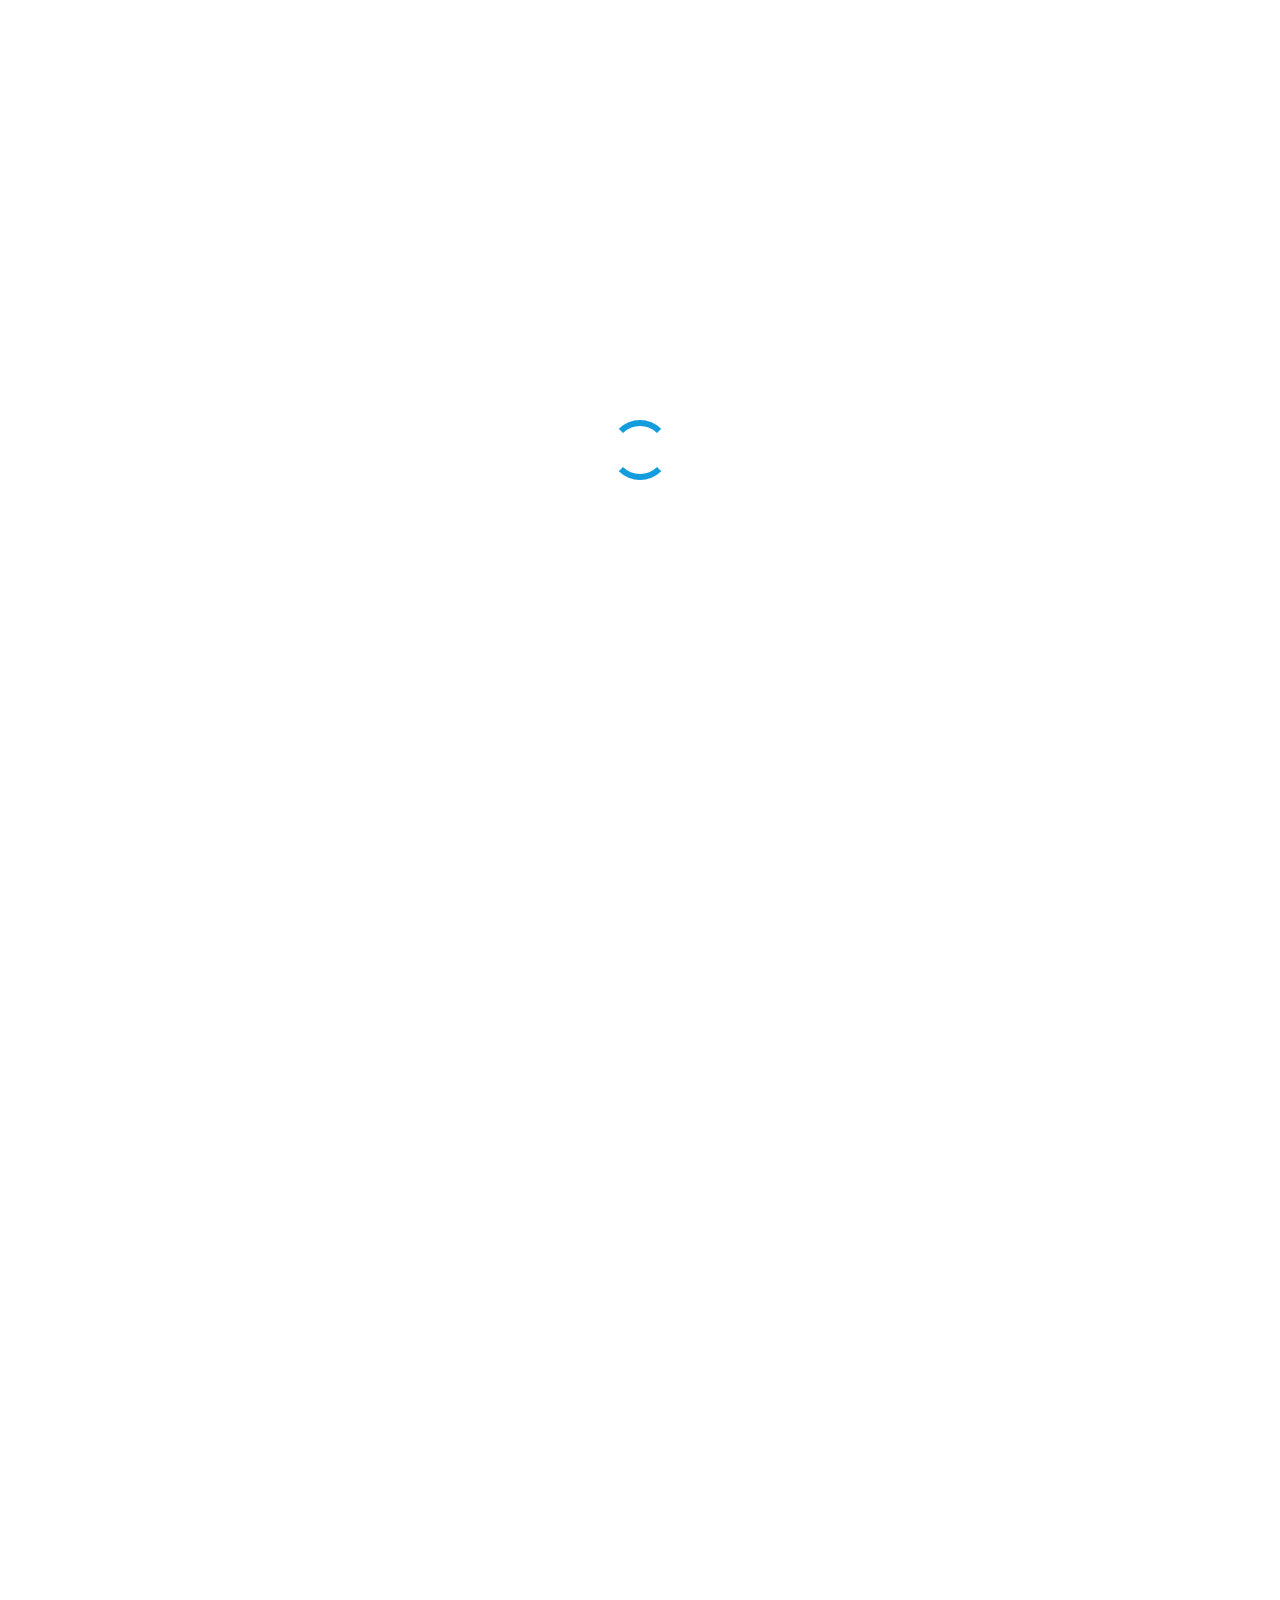
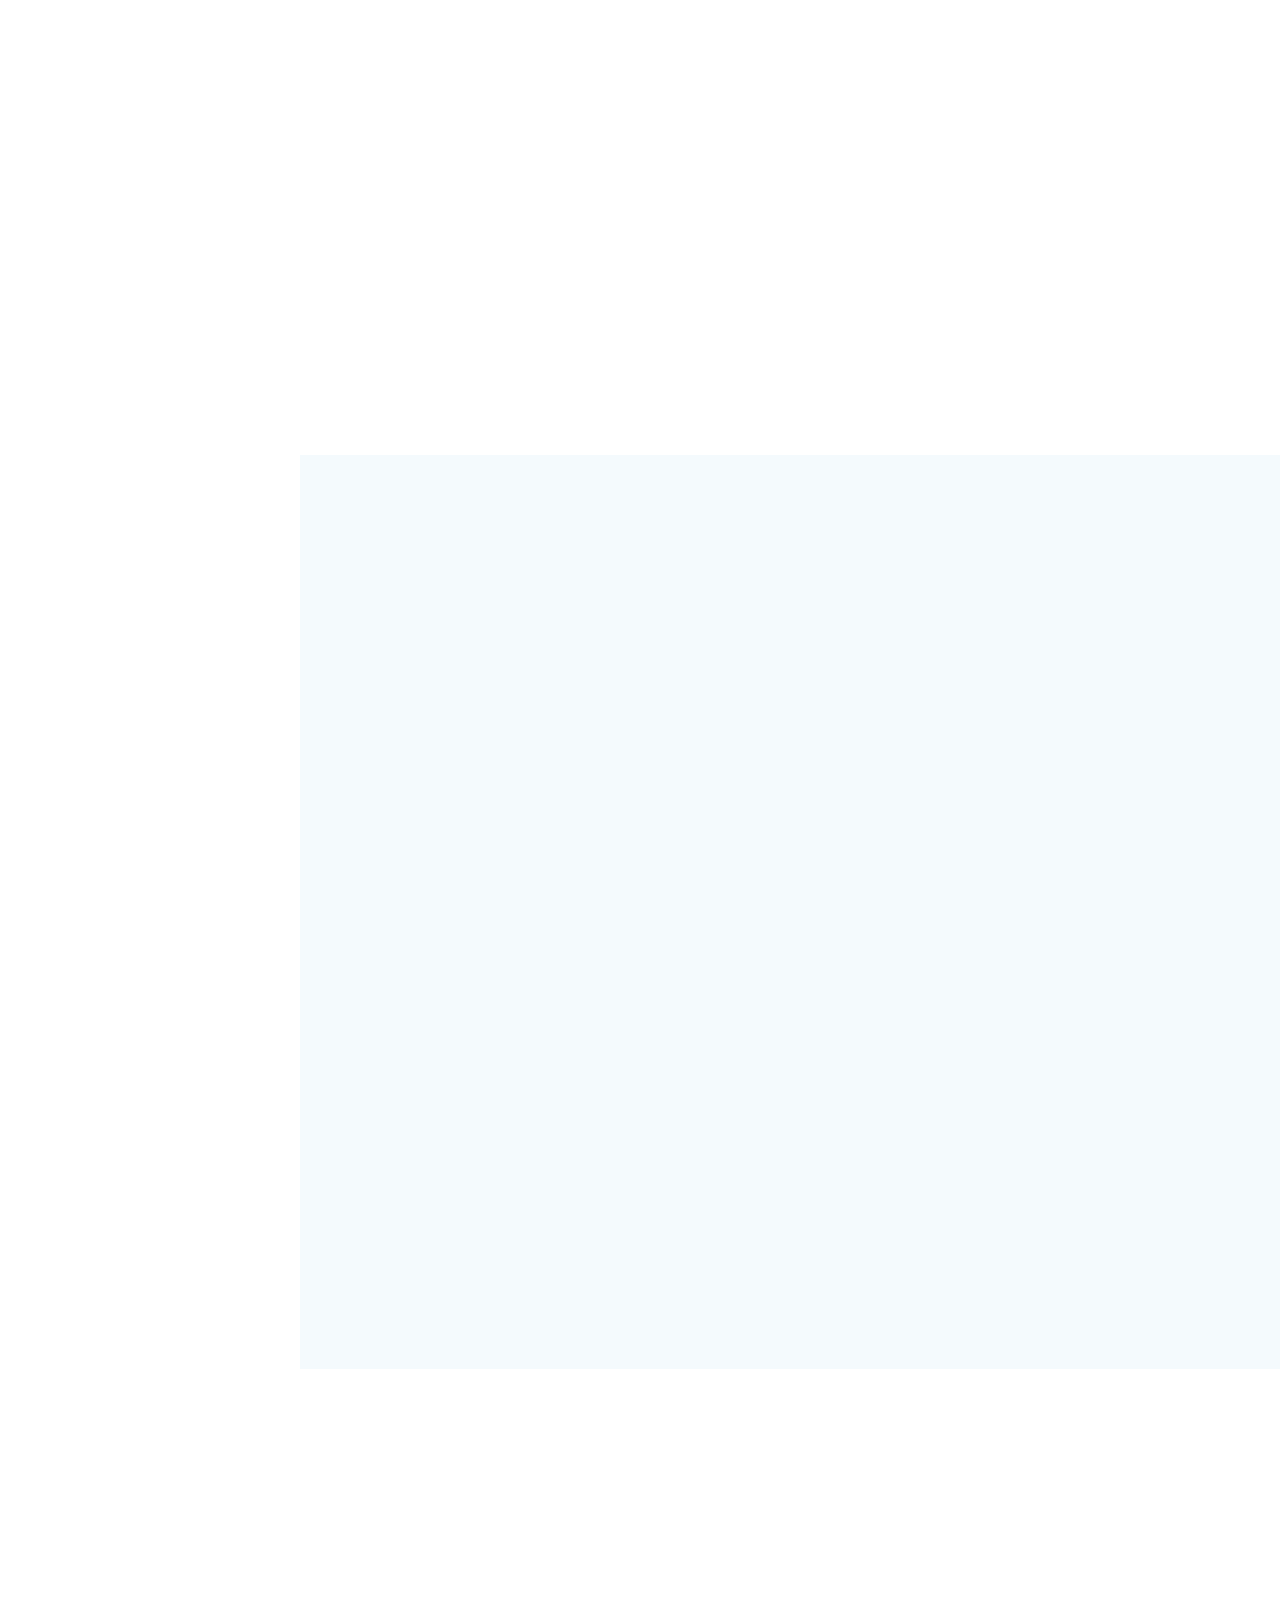
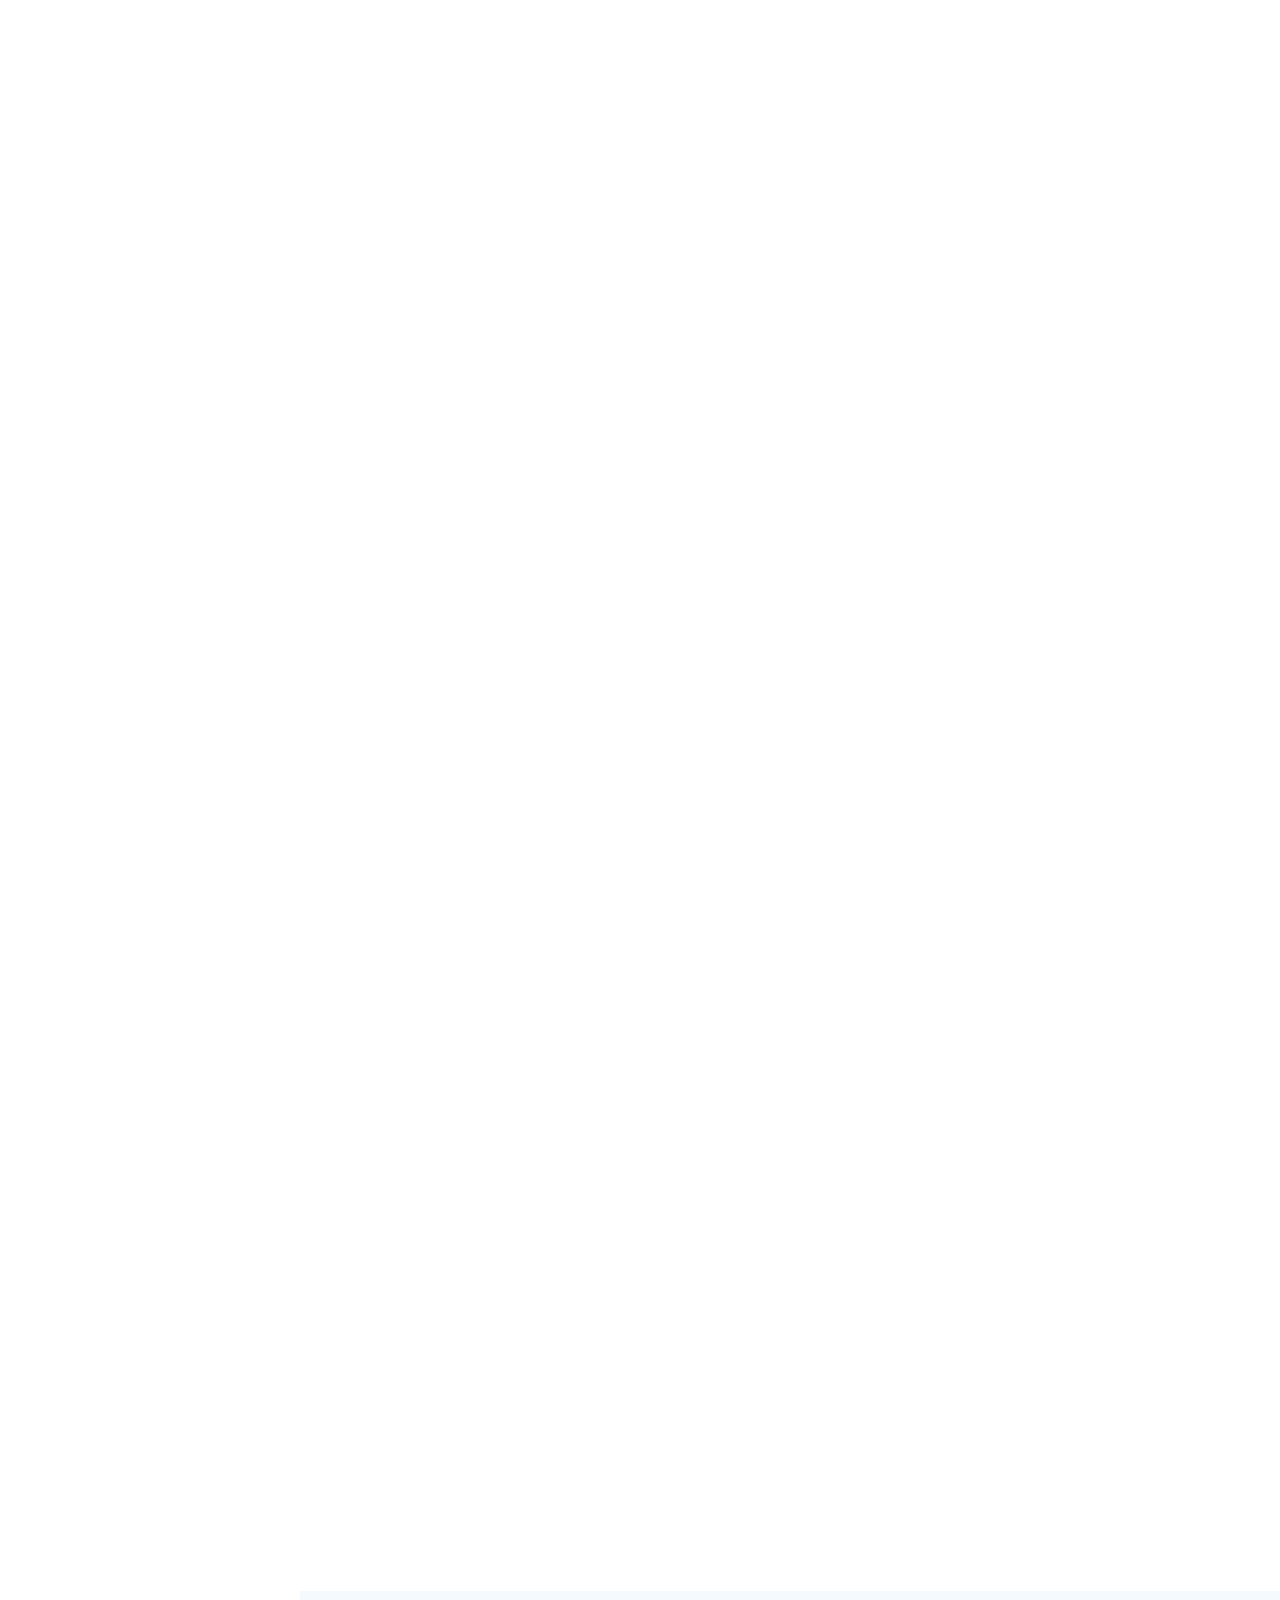
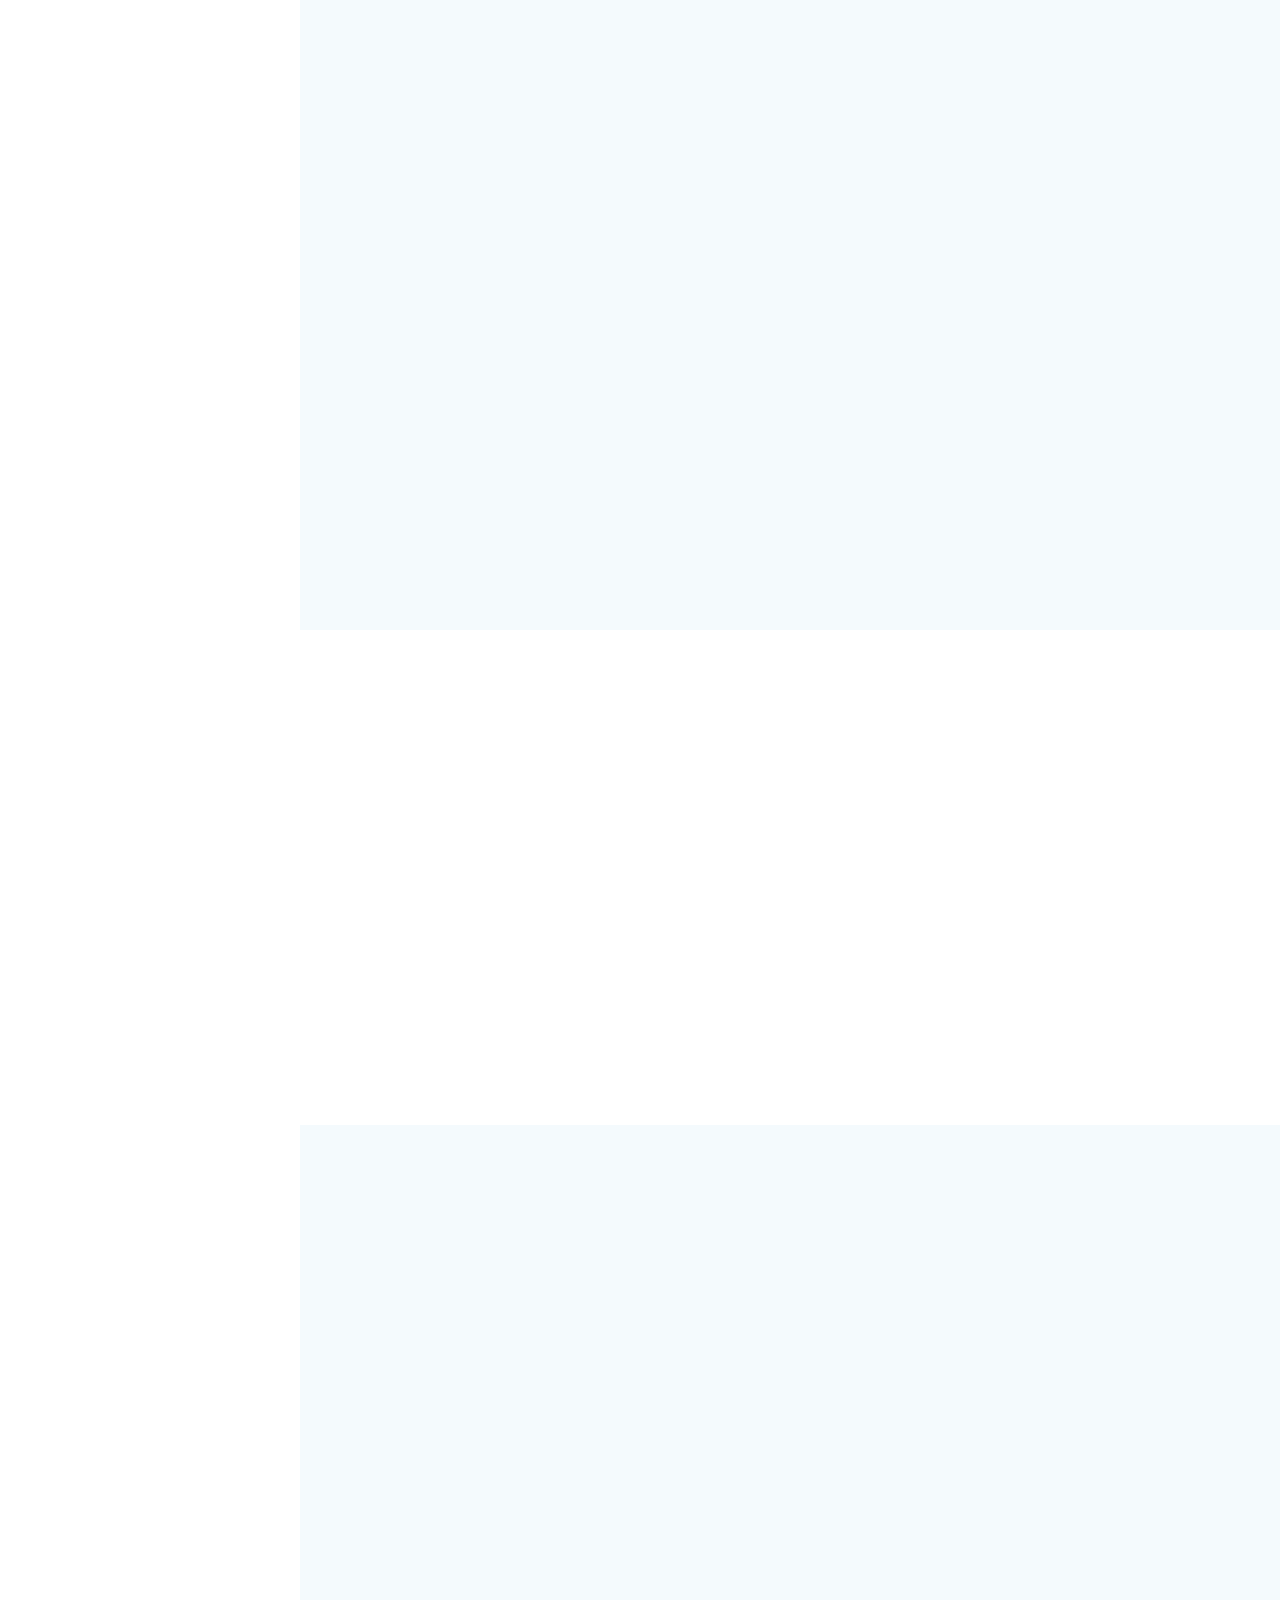
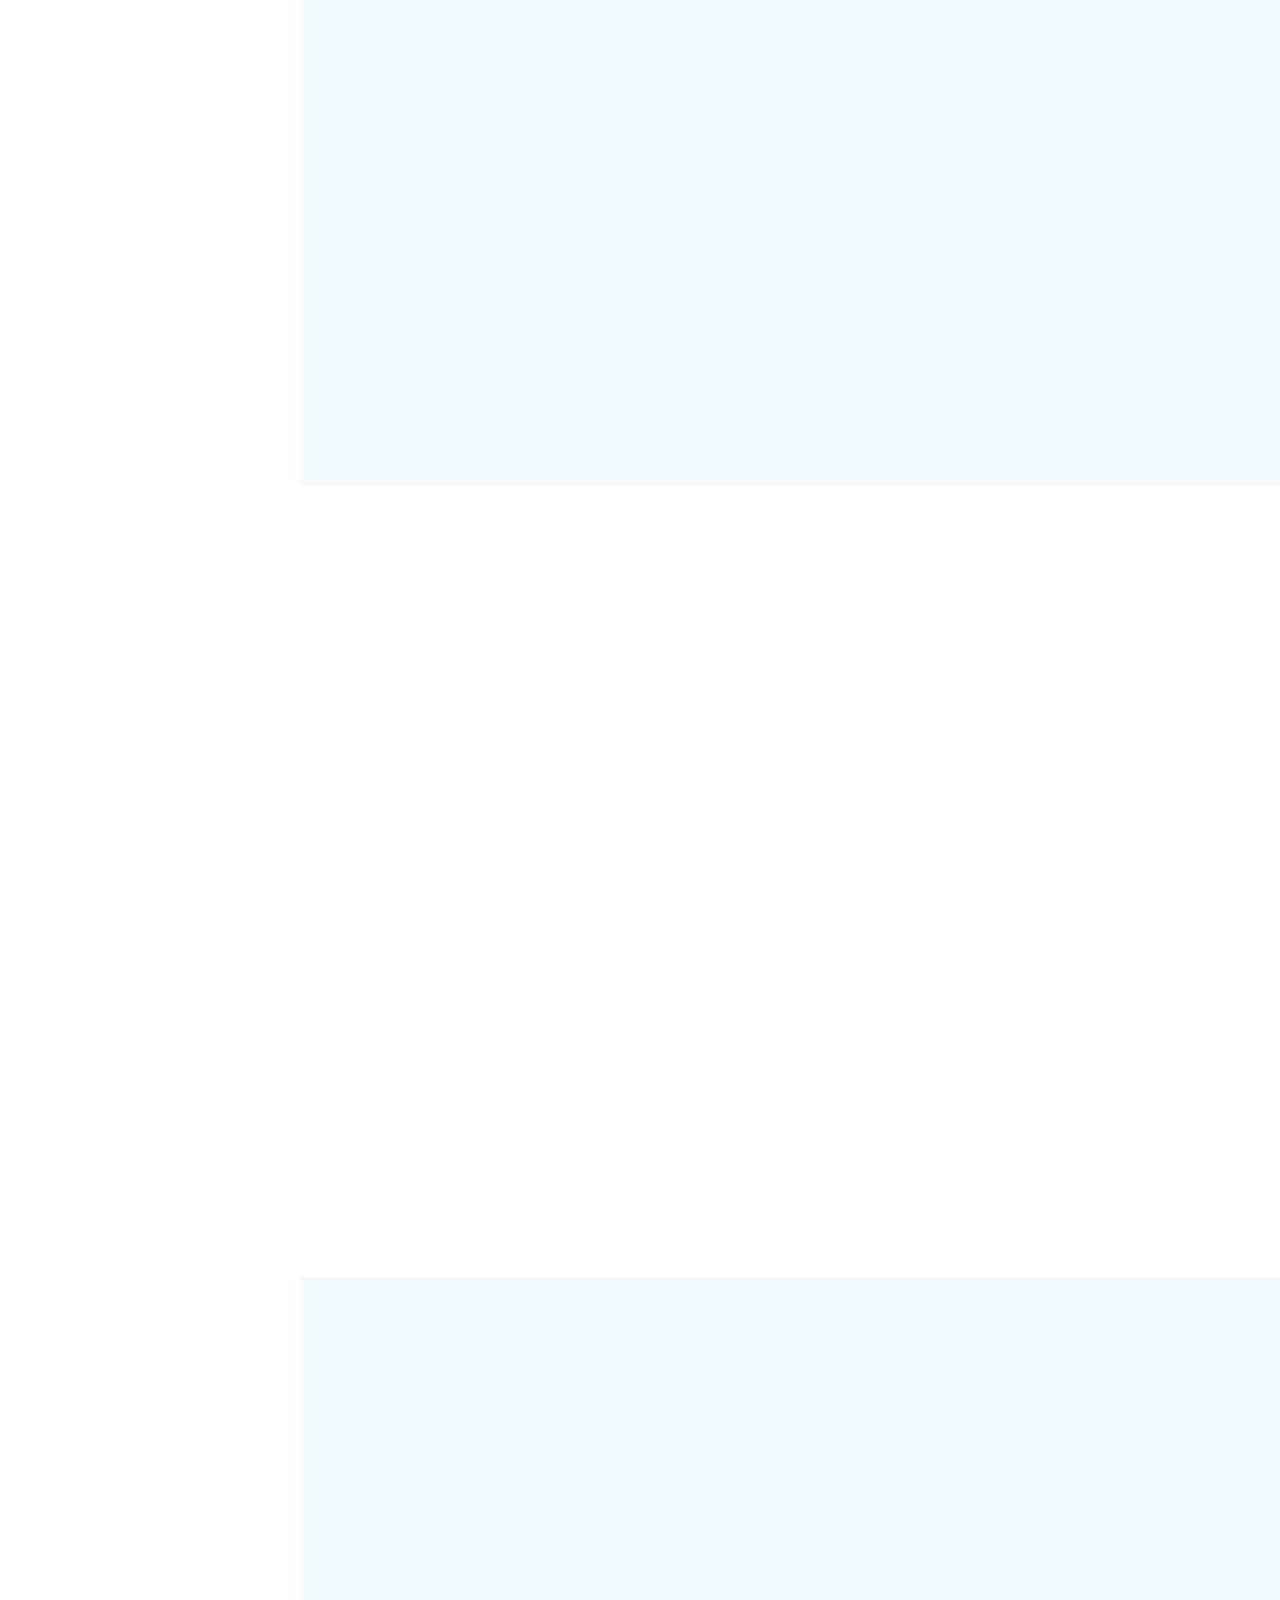
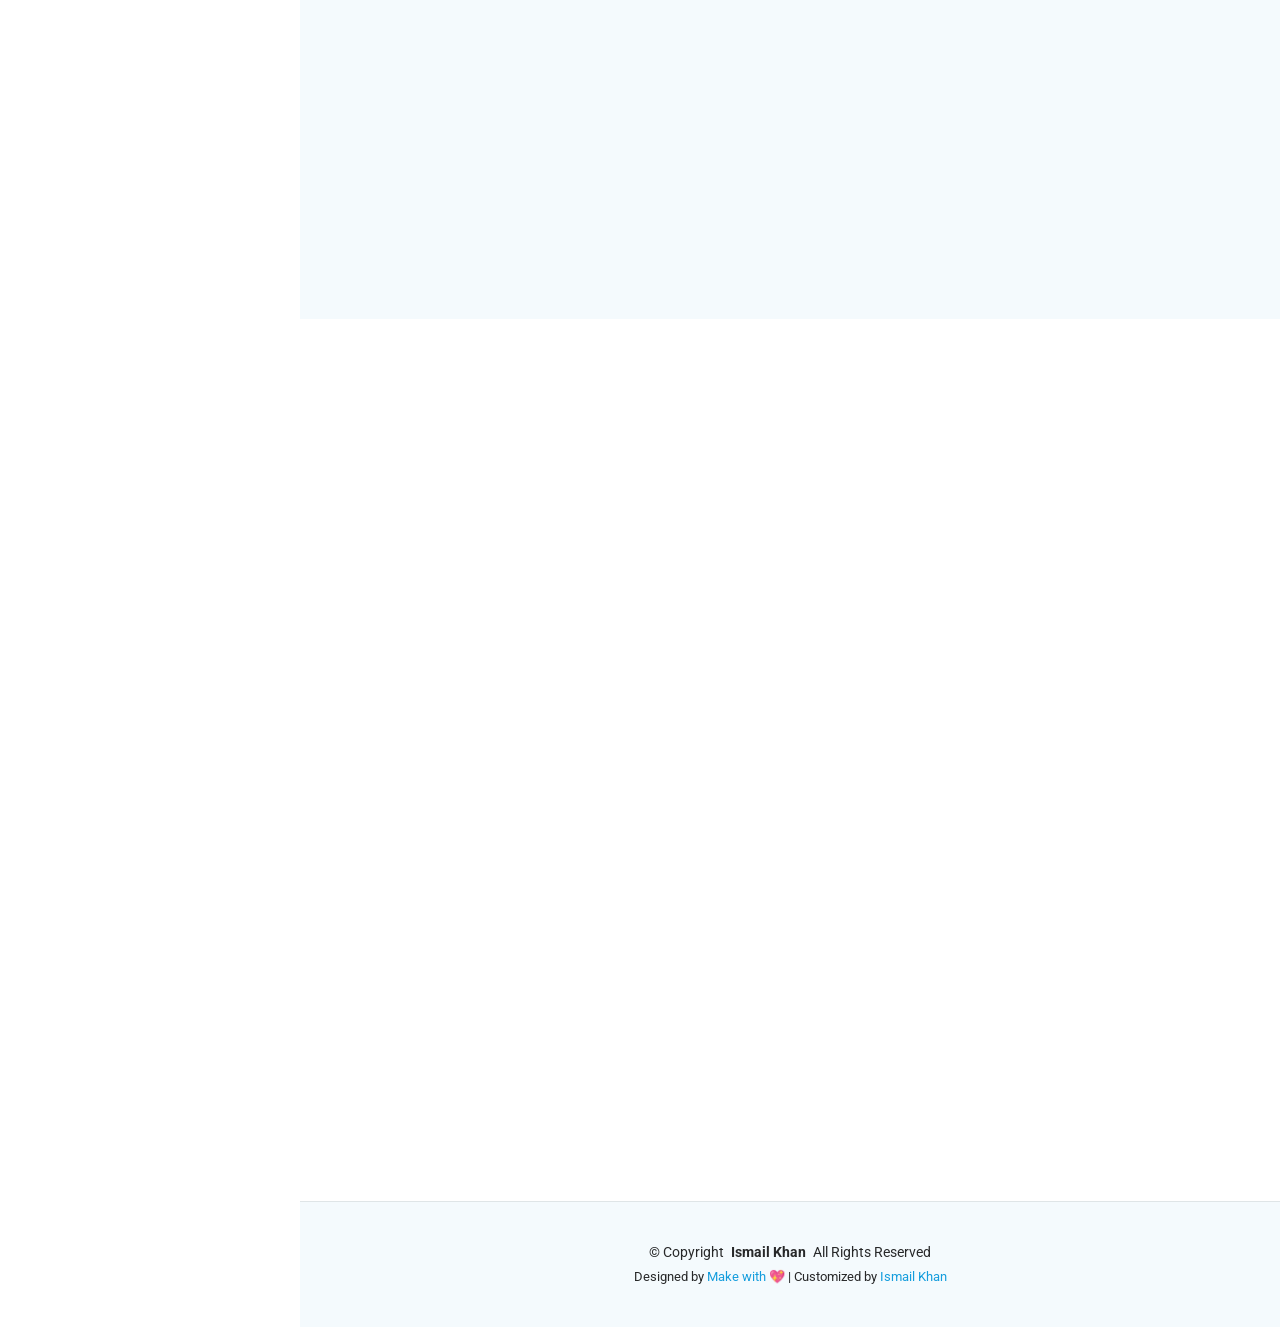
==== index.html @ 347b5475 "adding-portfolio-items" ====
<!DOCTYPE html>
<html lang="en">

<head>
  <meta charset="utf-8">
  <meta content="width=device-width, initial-scale=1.0" name="viewport">
  <title>Ismail Khan - Software Engineer Portfolio</title>
  <meta content="Ismail Khan - Software Engineer and .NET Developer specializing in web development, REST APIs, and desktop applications. Based in Islamabad, Pakistan." name="description">
  <meta content="Ismail Khan, Software Engineer, .NET Developer, Web Development, REST API, Desktop Applications, C#, ASP.NET, SQL, JavaScript, HTML, CSS, Islamabad, Pakistan" name="keywords">

  <!-- Favicons -->
  <link href="assets/img/favicon.ico" rel="icon">
  <link href="assets/img/favicon.ico" rel="apple-touch-icon">

  <!-- Fonts -->
  <link href="https://fonts.googleapis.com" rel="preconnect">
  <link href="https://fonts.gstatic.com" rel="preconnect" crossorigin>
  <link href="https://fonts.googleapis.com/css2?family=Roboto:ital,wght@0,100;0,300;0,400;0,500;0,700;0,900;1,100;1,300;1,400;1,500;1,700;1,900&family=Poppins:ital,wght@0,100;0,200;0,300;0,400;0,500;0,600;0,700;0,800;0,900;1,100;1,200;1,300;1,400;1,500;1,600;1,700;1,800;1,900&family=Raleway:ital,wght@0,100;0,200;0,300;0,400;0,500;0,600;0,700;0,800;0,900;1,100;1,200;1,300;1,400;1,500;1,600;1,700;1,800;1,900&display=swap" rel="stylesheet">

  <!-- Vendor CSS Files -->
  <link href="assets/vendor/bootstrap/css/bootstrap.min.css" rel="stylesheet">
  <link href="assets/vendor/bootstrap-icons/bootstrap-icons.css" rel="stylesheet">
  <link href="assets/vendor/aos/aos.css" rel="stylesheet">
  <link href="assets/vendor/glightbox/css/glightbox.min.css" rel="stylesheet">
  <link href="assets/vendor/swiper/swiper-bundle.min.css" rel="stylesheet">

  <!-- Main CSS File -->
  <link href="assets/css/main.css" rel="stylesheet">

  <!-- =======================================================
  * Template Name: iPortfolio
  * Template URL: https://bootstrapmade.com/iportfolio-bootstrap-portfolio-websites-template/
  * Updated: Jun 29 2024 with Bootstrap v5.3.3
  * Author: BootstrapMade.com
  * License: https://bootstrapmade.com/license/
  ======================================================== -->
</head>

<body class="index-page">

  <header id="header" class="header dark-background d-flex flex-column">
    <i class="header-toggle d-xl-none bi bi-list"></i>

    <div class="profile-img">
      <img src="assets/img/my-profile-img.jpg" alt="" class="img-fluid rounded-circle">
    </div>

    <a href="index.html" class="logo d-flex align-items-center justify-content-center">
      <!-- Uncomment the line below if you also wish to use an image logo -->
      <!-- <img src="assets/img/logo.png" alt=""> -->
      <h1 class="sitename">Ismail Khan</h1>
    </a>

    <div class="social-links text-center">
      <a href="https://www.facebook.com/352ismailkhan" target="_blank" class="facebook"><i class="bi bi-facebook"></i></a>
      <a href="https://twitter.com/IsmailK86802537" target="_blank" class="twitter"><i class="bi bi-twitter-x"></i></a>
      <a href="https://wa.me/+923446025352" target="_blank" class="whatsapp"><i class="bi bi-whatsapp"></i></a>
      <a href="https://www.linkedin.com/in/ismail-khan-244174208" target="_blank" class="linkedin"><i class="bi bi-linkedin"></i></a>
      <a href="https://github.com/352ismail" target="_blank" class="github"><i class="bi bi-github"></i></a>
    </div>

    <nav id="navmenu" class="navmenu">
      <ul>
        <li><a href="#hero" class="active"><i class="bi bi-house navicon"></i>Home</a></li>
        <li><a href="#about"><i class="bi bi-person navicon"></i> About</a></li>
        <li><a href="#resume"><i class="bi bi-file-earmark-text navicon"></i> Resume</a></li>
        <li><a href="#languages-courses"><i class="bi bi-translate navicon"></i> Languages & Courses</a></li>
        <li><a href="#rewards"><i class="bi bi-trophy navicon"></i> Achievements</a></li>
        <li><a href="#portfolio"><i class="bi bi-images navicon"></i> Portfolio</a></li>
        <li><a href="#services"><i class="bi bi-hdd-stack navicon"></i> Services</a></li>
        <li><a href="#contact"><i class="bi bi-envelope navicon"></i> Contact</a></li>
      </ul>
    </nav>

  </header>

  <main class="main">

    <!-- Hero Section -->
    <section id="hero" class="hero section dark-background">

      <img src="assets/img/hero-bg.jpg" alt="" data-aos="fade-in" class="">

      <div class="container" data-aos="fade-up" data-aos-delay="100">
        <h2>Ismail Khan</h2>
        <p>I'm <span class="typed" data-typed-items="Software Engineer, .NET Developer, Web Developer, API Developer">Software Engineer</span><span class="typed-cursor typed-cursor--blink" aria-hidden="true"></span><span class="typed-cursor typed-cursor--blink" aria-hidden="true"></span></p>
      </div>

    </section><!-- /Hero Section -->

    <!-- About Section -->
    <section id="about" class="about section">

      <!-- Section Title -->
      <div class="container section-title" data-aos="fade-up">
        <h2>About</h2>
        <p>Little information about me - Who am I? I am Ismail Khan, and I completed my undergraduate studies at the University of Swat in 2022. Currently, I reside in Islamabad, Pakistan.</p>
      </div><!-- End Section Title -->

      <div class="container" data-aos="fade-up" data-aos-delay="100">

        <div class="row gy-4 justify-content-center">
          <div class="col-lg-4">
            <img src="assets/img/my-profile-img.jpg" class="img-fluid" alt="">
          </div>
          <div class="col-lg-8 content">
            <h2>.NET Developer &amp; Software Engineer.</h2>
            <p class="fst-italic py-3">
              A software Engineer with more than three years of robust experience in the field, focusing on the integration of API's development using dot-net. I am adept at thriving in dynamic, high-pressure settings, where I creatively and efficiently tackle challenges to meet productivity objectives. My strengths include adaptability, proactive collaboration within teams, and a commitment to implementing clean code principles.
            </p>
            <div class="row">
              <div class="col-lg-6">
                <ul>
                  <li><i class="bi bi-chevron-right"></i> <strong>Education:</strong> <span>University of Swat (2022)</span></li>
                  <li><i class="bi bi-chevron-right"></i> <strong>Website:</strong> <span>https://352ismail.github.io/</span></li>
                  <li><i class="bi bi-chevron-right"></i> <strong>Phone:</strong> <span>+923-446025352</span></li>
                  <li><i class="bi bi-chevron-right"></i> <strong>City:</strong> <span>Islamabad, Pakistan</span></li>
                </ul>
              </div>
              <div class="col-lg-6">
                <ul>
                  <li><i class="bi bi-chevron-right"></i> <strong>Experience:</strong> <span>Since Oct 2022</span></li>
                  <li><i class="bi bi-chevron-right"></i> <strong>Degree:</strong> <span>Bachelor's</span></li>
                  <li><i class="bi bi-chevron-right"></i> <strong>Email:</strong> <span>352ismailkhan@gmail.com</span></li>
                  <li><i class="bi bi-chevron-right"></i> <strong>Position:</strong> <span>Software Engineer</span></li>
                </ul>
              </div>
            </div>
            <p class="py-3">
              <i>Continuously striving for enhancement, I eagerly pursue opportunities for professional growth and refinement. Currently working as a .NET Developer at Trail Five Technologies, Islamabad, where I develop and maintain business-critical backend services. I specialize in building scalable APIs, integrating third-party services, and implementing AI-based solutions using Large Language Models (LLMs) and advanced .NET Core technologies.</i>
            </p>
          </div>
        </div>

      </div>

    </section><!-- /About Section -->

    <!-- Stats Section -->
    <section id="stats" class="stats section">

      <div class="container" data-aos="fade-up" data-aos-delay="100">

        <div class="row gy-4">

          <div class="col-lg-3 col-md-6">
            <div class="stats-item">
              <i class="bi bi-people"></i>
              <span data-purecounter-start="0" data-purecounter-end="10" data-purecounter-duration="1" class="purecounter"></span>
              <p><strong>Clients Worked With</strong> <span>successful collaborations</span></p>
            </div>
          </div><!-- End Stats Item -->

          <div class="col-lg-3 col-md-6">
            <div class="stats-item">
              <i class="bi bi-journal-richtext"></i>
              <span data-purecounter-start="0" data-purecounter-end="6" data-purecounter-duration="1" class="purecounter"></span>
              <p><strong>Completed Projects</strong> <span>diverse software solutions</span></p>
            </div>
          </div><!-- End Stats Item -->

          <div class="col-lg-3 col-md-6">
            <div class="stats-item">
              <i class="bi bi-trophy"></i>
              <span data-purecounter-start="0" data-purecounter-end="4" data-purecounter-duration="1" class="purecounter"></span>
              <p><strong>Winning Awards</strong> <span>recognition for excellence</span></p>
            </div>
          </div><!-- End Stats Item -->

          <div class="col-lg-3 col-md-6">
            <div class="stats-item">
              <i class="bi bi-cup-hot"></i>
              <span data-purecounter-start="0" data-purecounter-end="1082" data-purecounter-duration="1" class="purecounter"></span>
              <p><strong>Cups of Coffee</strong> <span>fueling innovation</span></p>
            </div>
          </div><!-- End Stats Item -->

        </div>

      </div>

    </section><!-- /Stats Section -->

    <!-- Skills Section -->
    <section id="skills" class="skills section light-background">

      <!-- Section Title -->
      <div class="container section-title" data-aos="fade-up">
        <h2>My Skills</h2>
        <p>Technical expertise in modern software development technologies and frameworks</p>
      </div><!-- End Section Title -->

      <div class="container" data-aos="fade-up" data-aos-delay="100">

        <div class="row skills-content skills-animation">

          <div class="col-lg-6">

            <div class="progress">
              <span class="skill"><span>C#</span> <i class="val">95%</i></span>
              <div class="progress-bar-wrap">
                <div class="progress-bar" role="progressbar" aria-valuenow="95" aria-valuemin="0" aria-valuemax="100"></div>
              </div>
            </div><!-- End Skills Item -->

            <div class="progress">
              <span class="skill"><span>Python</span> <i class="val">70%</i></span>
              <div class="progress-bar-wrap">
                <div class="progress-bar" role="progressbar" aria-valuenow="90" aria-valuemin="0" aria-valuemax="100"></div>
              </div>
            </div><!-- End Skills Item -->
            <div class="progress">
              <span class="skill"><span>Entity Framework Core</span> <i class="val">90%</i></span>
              <div class="progress-bar-wrap">
                <div class="progress-bar" role="progressbar" aria-valuenow="90" aria-valuemin="0" aria-valuemax="100"></div>
              </div>
            </div><!-- End Skills Item -->

            <div class="progress">
              <span class="skill"><span>MVC & ASP.NET Core</span> <i class="val">90%</i></span>
              <div class="progress-bar-wrap">
                <div class="progress-bar" role="progressbar" aria-valuenow="90" aria-valuemin="0" aria-valuemax="100"></div>
              </div>
            </div><!-- End Skills Item -->

            <div class="progress">
              <span class="skill"><span>MS SQL Server</span> <i class="val">90%</i></span>
              <div class="progress-bar-wrap">
                <div class="progress-bar" role="progressbar" aria-valuenow="90" aria-valuemin="0" aria-valuemax="100"></div>
              </div>
            </div><!-- End Skills Item -->

            <div class="progress">
              <span class="skill"><span>API Integration</span> <i class="val">85%</i></span>
              <div class="progress-bar-wrap">
                <div class="progress-bar" role="progressbar" aria-valuenow="85" aria-valuemin="0" aria-valuemax="100"></div>
              </div>
            </div><!-- End Skills Item -->

            <div class="progress">
              <span class="skill"><span>LINQ</span> <i class="val">85%</i></span>
              <div class="progress-bar-wrap">
                <div class="progress-bar" role="progressbar" aria-valuenow="85" aria-valuemin="0" aria-valuemax="100"></div>
              </div>
            </div><!-- End Skills Item -->

          </div>

          <div class="col-lg-6">


            <div class="progress">
              <span class="skill"><span>Fast API</span> <i class="val">65%</i></span>
              <div class="progress-bar-wrap">
                <div class="progress-bar" role="progressbar" aria-valuenow="85" aria-valuemin="0" aria-valuemax="100"></div>
              </div>
            </div><!-- End Skills Item -->

            <div class="progress">
              <span class="skill"><span>SignalR</span> <i class="val">85%</i></span>
              <div class="progress-bar-wrap">
                <div class="progress-bar" role="progressbar" aria-valuenow="85" aria-valuemin="0" aria-valuemax="100"></div>
              </div>
            </div><!-- End Skills Item -->

            <div class="progress">
              <span class="skill"><span>CQRS</span> <i class="val">80%</i></span>
              <div class="progress-bar-wrap">
                <div class="progress-bar" role="progressbar" aria-valuenow="80" aria-valuemin="0" aria-valuemax="100"></div>
              </div>
            </div><!-- End Skills Item -->

            <div class="progress">
              <span class="skill"><span>ADO.NET</span> <i class="val">85%</i></span>
              <div class="progress-bar-wrap">
                <div class="progress-bar" role="progressbar" aria-valuenow="85" aria-valuemin="0" aria-valuemax="100"></div>
              </div>
            </div><!-- End Skills Item -->

            <div class="progress">
              <span class="skill"><span>Git</span> <i class="val">85%</i></span>
              <div class="progress-bar-wrap">
                <div class="progress-bar" role="progressbar" aria-valuenow="85" aria-valuemin="0" aria-valuemax="100"></div>
              </div>
            </div><!-- End Skills Item -->

            <div class="progress">
              <span class="skill"><span>LangChain</span> <i class="val">80%</i></span>
              <div class="progress-bar-wrap">
                <div class="progress-bar" role="progressbar" aria-valuenow="80" aria-valuemin="0" aria-valuemax="100"></div>
              </div>
            </div><!-- End Skills Item -->

            <div class="progress">
              <span class="skill"><span>LLM Prompting</span> <i class="val">80%</i></span>
              <div class="progress-bar-wrap">
                <div class="progress-bar" role="progressbar" aria-valuenow="80" aria-valuemin="0" aria-valuemax="100"></div>
              </div>
            </div><!-- End Skills Item -->

          </div>

        </div>

        <!-- Additional Skills & Tools -->
        <div class="row mt-4" data-aos="fade-up" data-aos-delay="200">
          <div class="col-lg-12">
            <h4 class="text-center mb-4">Additional Skills & Tools</h4>
            <div class="row">
              <div class="col-lg-3 col-md-6 mb-3">
                <div class="skill-item text-center">
                  <i class="bi bi-tools"></i>
                  <h6>Jira</h6>
                </div>
              </div>
              <div class="col-lg-3 col-md-6 mb-3">
                <div class="skill-item text-center">
                  <i class="bi bi-cloud"></i>
                  <h6>IIS Deployments</h6>
                </div>
              </div>
              <div class="col-lg-3 col-md-6 mb-3">
                <div class="skill-item text-center">
                  <i class="bi bi-microsoft"></i>
                  <h6>Azure</h6>
                </div>
              </div>
              <div class="col-lg-3 col-md-6 mb-3">
                <div class="skill-item text-center">
                  <i class="bi bi-cloud-upload"></i>
                  <h6>AWS S3</h6>
                </div>
              </div>
              <div class="col-lg-3 col-md-6 mb-3">
                <div class="skill-item text-center">
                  <i class="bi bi-diagram-3"></i>
                  <h6>Micro Services</h6>
                </div>
              </div>
              <div class="col-lg-3 col-md-6 mb-3">
                <div class="skill-item text-center">
                  <i class="bi bi-robot"></i>
                  <h6>AI/ML Integration</h6>
                </div>
              </div>
              <div class="col-lg-3 col-md-6 mb-3">
                <div class="skill-item text-center">
                  <i class="bi bi-database"></i>
                  <h6>Vector Databases</h6>
                </div>
              </div>
              <div class="col-lg-3 col-md-6 mb-3">
                <div class="skill-item text-center">
                  <i class="bi bi-file-earmark-text"></i>
                  <h6>SAP Crystal Reports</h6>
                </div>
              </div>
            </div>
          </div>
        </div>

      </div>

    </section><!-- /Skills Section -->

    <!-- Resume Section -->
    <section id="resume" class="resume section">


      <!-- <div class="container section-title" data-aos="fade-up">
        <h2>Resume</h2>
        <p>Professional journey and educational background in software development and engineering</p>
        
        <a href="assets/docs/resume_ismail.pdf" download class="btn-download">
          <i class="bi bi-download"></i> Download CV
        </a>
      </div> -->

      <div class="container section-title" data-aos="fade-up" style="display: flex; align-items: center; justify-content: space-between; flex-wrap: wrap;">
        <h2 style="margin: 0;">Resume</h2>
        
        <p>Professional journey and educational background in software development and engineering</p>
        <a href="assets/docs/resume_ismail.pdf" target="_blank" rel="noopener noreferrer" class="btn-download" download="resume_ismail.pdf">
          Download CV
        </a>
      </div>

      <div class="container">

        <div class="row">

          <div class="col-lg-6" data-aos="fade-up" data-aos-delay="100">
            <h3 class="resume-title">Sumary</h3>

            <div class="resume-item pb-0">
              <h4>Ismail Khan</h4>
              <p><em>Passionate Software Engineer with expertise in .NET development, creating innovative solutions through software development. Experienced in web, desktop, and mobile application development with strong database management skills.</em></p>
              <ul>
                <li>Islam abad Pakistan</li>
                <li>+923-446025352</li>
                <li>352ismailkhan@gmail.com</li>
              </ul>
            </div><!-- Edn Resume Item -->

            <h3 class="resume-title">Education</h3>
            <div class="resume-item">
              <h4>BS Computer Science</h4>
              <h5>January 2018 - January 2022</h5>
              <p><em>University of Swat, Khyber Pakhtunkhwa, Pakistan</em></p>
              <p>Completed undergraduate studies in Computer Science, gaining comprehensive knowledge in programming, software development, and computer systems. Recipient of the University's Top Achiever Award, acknowledged four consecutive times for outstanding academic performance.</p>
            </div><!-- Edn Resume Item -->

          </div>

          <div class="col-lg-6" data-aos="fade-up" data-aos-delay="200">
            <h3 class="resume-title">Professional Experience</h3>
            <div class="resume-item">
              <h4>.NET Developer</h4>
              <h5>December 2022 - Present</h5>
              <p><em>Trail Five Technologies, Islamabad, Pakistan</em></p>
              <ul>
                <li>Developed and maintained business-critical backend services for brelli.nl, one of the prominent car leasing companies in the Netherlands, using .NET Core</li>
                <li>Designed and implemented robust RESTful APIs, supporting complex leasing workflows, vehicle management, and customer documentation</li>
                <li>Integrated third-party services and external APIs like SCRIVE for digital signature, Hiltermann, DutchFinance Bank API for online transactions</li>
                <li>Developed and optimized database queries using Entity Framework Core for handling large volumes of leasing data</li>
                <li>Designed and implemented a multi-tenant architecture in .NET Core with AI-based capabilities and Large Language Models (LLMs) integration</li>
                <li>Implemented Prompt Summarization and RAG (Retrieval-Augmented Generation) techniques to enhance response accuracy</li>
                <li>Worked with Embedding Models and Vector Databases for semantic search and contextual understanding</li>
                <li>Utilized Langchain and LangGraph to manage complex AI agent workflows and memory handling</li>
                <li>Worked within an Agile environment, collaborating closely with front-end developers, testers, and product managers</li>
              </ul>
            </div><!-- Edn Resume Item -->

            <div class="resume-item">
              <h4>.NET Developer</h4>
              <h5>August 2022 - October 2022</h5>
              <p><em>Swat University, Khyber Pakhtunkhwa, Pakistan</em></p>
              <ul>
                <li>Designed and developed a robust desktop application using ADO.NET and MS SQL Server for student and academic record keeping</li>
                <li>Built a centralized Examination Management System, streamlining processes from student registration to final transcript generation</li>
                <li>Implemented GPA and CGPA calculator for each student and semester, enabling real-time academic performance tracking</li>
                <li>Developed modules for student registration, handling course enrollments, subject assignments, and semester activation</li>
                <li>Created a student clearance workflow to automate approvals during graduation or semester withdrawal</li>
                <li>Utilized SAP Crystal Reports to generate dynamic reports including Identity Cards, Examination Forms, DMCs, and Official Transcripts</li>
                <li>Enabled role-based access control to differentiate privileges among administrators, exam controllers, and department heads</li>
                <li>Conducted performance tuning and query optimization to handle large volumes of academic and examination data efficiently</li>
              </ul>
            </div><!-- Edn Resume Item -->

          </div>

        </div>

      </div>

    </section><!-- /Resume Section -->

    <!-- Languages & Courses Section -->
    <section id="languages-courses" class="languages-courses section light-background">

      <!-- Section Title -->
      <div class="container section-title" data-aos="fade-up">
        <h2>Languages & Courses</h2>
        <p>Professional development and language proficiency</p>
      </div><!-- End Section Title -->

      <div class="container" data-aos="fade-up" data-aos-delay="100">

        <div class="row gy-4">

          <div class="col-lg-6">
            <div class="languages-item">
              <h4  style="margin-bottom: 20px;">Languages</h4>
              <div class="row">
                <div class="col-12">
                  <div class="language-item"  style="margin-bottom: 20px;">
                    <h5>English</h5>
                    <div class="progress">
                      <div class="progress-bar" role="progressbar" style="width: 95%" aria-valuenow="95" aria-valuemin="0" aria-valuemax="100"></div>
                    </div>
                  </div>
                </div>
                <div class="col-12">
                  <div class="language-item"  style="margin-bottom: 20px;">
                    <h5>Urdu</h5>
                    <div class="progress">
                      <div class="progress-bar" role="progressbar" style="width: 95%" aria-valuenow="95" aria-valuemin="0" aria-valuemax="100"></div>
                    </div>
                  </div>
                </div>
                <div class="col-12">
                  <div class="language-item"  style="margin-bottom: 20px;">
                    <h5>Pashto</h5>
                    <div class="progress">
                      <div class="progress-bar" role="progressbar" style="width: 99%" aria-valuenow="99" aria-valuemin="0" aria-valuemax="100"></div>
                    </div>
                  </div>
                </div>
              </div>
            </div>
          </div>

          <div class="col-lg-6">
            <div class="courses-item">
              <h4>Professional Courses</h4>
              <div class="course-item">
                <h5>C# .NET Core (KPSDP)</h5>
                <p><em>March 2024 - June 2024</em></p>
                <p>Advanced training in C# and .NET Core development, covering modern development practices, microservices architecture, and cloud integration.</p>
              </div>

              <div class="course-item">
                <h5>The art of public speaking (LUMS)</h5>
                <p><em>June 2025 - July 2025</em></p>
                <p>Improved my confidence, communication, and presentation skills by learning how to deliver clear, engaging, and impactful speeches.</p>
              </div>
            </div>
          </div>
          

        </div>

      </div>

    </section><!-- /Languages & Courses Section -->

    <!-- Rewards & Achievements Section -->
    <section id="rewards" class="rewards section">

      <!-- Section Title -->
      <div class="container section-title" data-aos="fade-up">
        <h2>Rewards & Achievements</h2>
        <p>Recognition for outstanding performance and academic excellence</p>
      </div><!-- End Section Title -->

      <div class="container" data-aos="fade-up" data-aos-delay="100">

        <div class="row gy-4 justify-content-center">

          <div class="col-lg-8">
            <div class="reward-item text-center">
              <div class="reward-icon">
                <i class="bi bi-trophy-fill"></i>
              </div>
              <h4>University's Top Achiever Award</h4>
              <p><em>University of Swat</em></p>
              <p>Acknowledged four consecutive times for outstanding academic performance during my BS Computer Science program. This recognition reflects my dedication to excellence and consistent high performance throughout my academic journey.</p>
              <div class="reward-badge">
                <span class="badge bg-primary">4x Recipient</span>
              </div>
            </div>
          </div>

        </div>

      </div>

    </section><!-- /Rewards & Achievements Section -->

    <!-- Portfolio Section -->
    <section id="portfolio" class="portfolio section light-background">

      <!-- Section Title -->
      <div class="container section-title" data-aos="fade-up">
        <h2>Our Works</h2>
        <p>What we are proud of - Showcasing completed projects and innovative solutions</p>
      </div><!-- End Section Title -->

      <div class="container">

        <div class="isotope-layout" data-default-filter="*" data-layout="masonry" data-sort="original-order">

          <ul class="portfolio-filters isotope-filters" data-aos="fade-up" data-aos-delay="100">
            <li data-filter="*" class="filter-active">All</li>
            <li data-filter=".filter-website">Website Development</li>
            <li data-filter=".filter-api">REST API Development</li>
            <li data-filter=".filter-desktop">Desktop Applications</li>
          </ul><!-- End Portfolio Filters -->

          <div class="row gy-4 isotope-container" data-aos="fade-up" data-aos-delay="200">


            <div class="col-lg-4 col-md-6 portfolio-item isotope-item filter-desktop">
              <div class="portfolio-content h-100">
                <img src="assets/img/portfolio/app-2.jpg" class="img-fluid" alt="">
                <div class="portfolio-info">
                  <h4>Computerization of GC Madyan</h4>
                  <p>Developed using C#, .Net Framework and MS Sql Server.</p>
                  <a href="assets/img/portfolio/app-2.jpg" title="Computerization of GC Madyan" data-gallery="portfolio-gallery-desktop" class="glightbox preview-link"><i class="bi bi-zoom-in"></i></a>
                  <a href="https://github.com/352ismail/GC-Madyan-Swat-Project-" title="More Details" class="details-link"><i class="bi bi-link-45deg"></i></a>
                </div>
              </div>
            </div><!-- End Portfolio Item -->

            
            <div class="col-lg-4 col-md-6 portfolio-item isotope-item filter-desktop">
              <div class="portfolio-content h-100">
                <img src="assets/img/portfolio/app-1.jpg" class="img-fluid" alt="">
                <div class="portfolio-info">
                  <h4>HR Leave Manangement API</h4>
                  <p>Developed using C#,EF core, ASP.NET technology and Microsoft SQL.</p>
                  <a href="assets/img/portfolio/app-1.jpg" title="Smart School System" data-gallery="portfolio-gallery-desktop" class="glightbox preview-link"><i class="bi bi-zoom-in"></i></a>
                  <a href="https://github.com/352ismail/HR.LeaveManagement" title="More Details" class="details-link"><i class="bi bi-link-45deg"></i></a>
                </div>
              </div>
            </div><!-- End Portfolio Item -->

            <div class="col-lg-4 col-md-6 portfolio-item isotope-item filter-website">
              <div class="portfolio-content h-100">
                <img src="assets/img/portfolio/product-1.jpg" class="img-fluid" alt="">
                <div class="portfolio-info">
                  <h4>Sellix Microservices API</h4>
                  <p>Developed using C#,EF core, ASP.NET, Microservices architecture with backend in Microsoft SQL</p>
                  <a href="assets/img/portfolio/product-1.jpg" title="Online Voting System" data-gallery="portfolio-gallery-website" class="glightbox preview-link"><i class="bi bi-zoom-in"></i></a>
                 
                </div>
              </div>
            </div><!-- End Portfolio Item -->

            <div class="col-lg-4 col-md-6 portfolio-item isotope-item filter-api">
              <div class="portfolio-content h-100">
                <img src="assets/img/portfolio/branding-1.jpg" class="img-fluid" alt="">
                <div class="portfolio-info">
                  <h4>Scherepe Lease Deal API</h4>
                  <p>Developed using EF Core, .NET Core, MS SQL.</p>
                  <a href="assets/img/portfolio/branding-1.jpg" title="Scherepe Lease Deal API" data-gallery="portfolio-gallery-api" class="glightbox preview-link"><i class="bi bi-zoom-in"></i></a>
                 
                </div>
              </div>
            </div><!-- End Portfolio Item -->

            <div class="col-lg-4 col-md-6 portfolio-item isotope-item filter-api">
              <div class="portfolio-content h-100">
                <img src="assets/img/portfolio/books-1.jpg" class="img-fluid" alt="">
                <div class="portfolio-info">
                  <h4>Online Results API</h4>
                  <p>Developed using EF Core, .NET Core, Microsoft SQL.</p>
                  <a href="assets/img/portfolio/books-1.jpg" title="Online Results API" data-gallery="portfolio-gallery-api" class="glightbox preview-link"><i class="bi bi-zoom-in"></i></a>
                  
                </div>
              </div>
            </div><!-- End Portfolio Item -->



            <div class="col-lg-4 col-md-6 portfolio-item isotope-item filter-desktop">
              <div class="portfolio-content h-100">
                <img src="assets/img/portfolio/product-2.jpg" class="img-fluid" alt="">
                <div class="portfolio-info">
                  <h4>Sanam Tailor House</h4>
                  <p>Developed using C#, .Net Framework and MS Sql Server.</p>
                  <a href="assets/img/portfolio/product-2.jpg" title="Sanam Tailor House" data-gallery="portfolio-gallery-desktop" class="glightbox preview-link"><i class="bi bi-zoom-in"></i></a>
                 
                </div>
              </div>
            </div><!-- End Portfolio Item -->


          </div><!-- End Portfolio Container -->

        </div>

      </div>

    </section><!-- /Portfolio Section -->

    <!-- Services Section -->
    <section id="services" class="services section">

      <!-- Section Title -->
      <div class="container section-title" data-aos="fade-up">
        <h2>Services</h2>
        <p>What we really know how - Professional software development services with expertise in modern technologies</p>
      </div><!-- End Section Title -->

      <div class="container">

        <div class="row gy-4">


     <!-- Web & API Development -->
     <div class="col-lg-4 col-md-6 service-item d-flex" data-aos="fade-up" data-aos-delay="100">
      <div class="icon flex-shrink-0"><i class="bi bi-globe"></i></div>
      <div>
        <h4 class="title"><a href="#" class="stretched-link">Web & REST API Development</a></h4>
        <p class="description">
          Expertise in building secure and scalable backend systems using <strong>.NET Core</strong> and <strong>FastAPI</strong>.
          I design clean, high-performance RESTful APIs and microservices integrating external systems, databases, and AI workflows for seamless data exchange.
        </p>
      </div>
    </div><!-- End Service Item -->

    <!-- AI Agents & Workflow Automation -->
    <div class="col-lg-4 col-md-6 service-item d-flex" data-aos="fade-up" data-aos-delay="200">
      <div class="icon flex-shrink-0"><i class="bi bi-cpu"></i></div>
      <div>
        <h4 class="title"><a href="#" class="stretched-link">AI Agents & Workflow Automation</a></h4>
        <p class="description">
          I develop intelligent AI-driven workflows using <strong>Python, LangChain, and LangGraph</strong>. 
          From prompt engineering and RAG pipelines to vector database integration, I build modular AI agents that automate business processes and enhance productivity.
        </p>
      </div>
    </div><!-- End Service Item -->

    <!-- Desktop Application Development -->
    <div class="col-lg-4 col-md-6 service-item d-flex" data-aos="fade-up" data-aos-delay="300">
      <div class="icon flex-shrink-0"><i class="bi bi-laptop"></i></div>
      <div>
        <h4 class="title"><a href="#" class="stretched-link">Desktop Application Development</a></h4>
        <p class="description">
          I create powerful and efficient <strong>Windows desktop applications</strong> using <strong>C#, ADO.NET, and MS SQL Server</strong>.
          These apps include automation, dynamic reporting, and database-driven modules tailored for organizational workflows.
        </p>
      </div>
    </div><!-- End Service Item -->

    <!-- Database Design & Optimization -->
    <div class="col-lg-4 col-md-6 service-item d-flex" data-aos="fade-up" data-aos-delay="400">
      <div class="icon flex-shrink-0"><i class="bi bi-database"></i></div>
      <div>
        <h4 class="title"><a href="#" class="stretched-link">Database Design & Optimization</a></h4>
        <p class="description">
          Skilled in <strong>MS SQL Server</strong> and <strong>Entity Framework Core</strong>, 
          I design optimized database schemas, write efficient queries, and ensure data security and integrity for high-volume applications.
        </p>
      </div>
    </div><!-- End Service Item -->

    <!-- Version Control & CI/CD -->
    <div class="col-lg-4 col-md-6 service-item d-flex" data-aos="fade-up" data-aos-delay="500">
      <div class="icon flex-shrink-0"><i class="bi bi-git"></i></div>
      <div>
        <h4 class="title"><a href="#" class="stretched-link">Version Control & CI/CD</a></h4>
        <p class="description">
          Proficient with <strong>Git, Bitbucket, and CI/CD pipelines</strong>. 
          I ensure collaborative, traceable, and automated deployment workflows to maintain high-quality code delivery across environments.
        </p>
      </div>
    </div><!-- End Service Item -->

    <!-- Cloud & Deployment -->
    <div class="col-lg-4 col-md-6 service-item d-flex" data-aos="fade-up" data-aos-delay="600">
      <div class="icon flex-shrink-0"><i class="bi bi-cloud-arrow-up"></i></div>
      <div>
        <h4 class="title"><a href="#" class="stretched-link">Cloud Integration & Deployments</a></h4>
        <p class="description">
          Experienced in deploying and managing applications on <strong>Azure</strong> and <strong>AWS S3</strong>.
          I handle end-to-end deployment pipelines, application hosting, and configuration for secure, scalable cloud environments.
        </p>
      </div>
    </div><!-- End Service Item -->
    </div>

      </div>

    </section><!-- /Services Section -->

    <!-- Testimonials Section -->
    <section id="testimonials" class="testimonials section light-background">

      <!-- Section Title -->
      <div class="container section-title" data-aos="fade-up">
        <h2>Testimonials</h2>
        <p>Necessitatibus eius consequatur ex aliquid fuga eum quidem sint consectetur velit</p>
      </div><!-- End Section Title -->

      <div class="container" data-aos="fade-up" data-aos-delay="100">

        <div class="swiper init-swiper">
          <script type="application/json" class="swiper-config">
            {
              "loop": true,
              "speed": 600,
              "autoplay": {
                "delay": 5000
              },
              "slidesPerView": "auto",
              "pagination": {
                "el": ".swiper-pagination",
                "type": "bullets",
                "clickable": true
              },
              "breakpoints": {
                "320": {
                  "slidesPerView": 1,
                  "spaceBetween": 40
                },
                "1200": {
                  "slidesPerView": 3,
                  "spaceBetween": 1
                }
              }
            }
          </script>
          <div class="swiper-wrapper">

            <div class="swiper-slide">
              <div class="testimonial-item">
                <p>
                  <i class="bi bi-quote quote-icon-left"></i>
                  <span>Working with Ismail has been a pleasure. He’s a skilled and dedicated software engineer with strong problem-solving abilities and a deep understanding of his work. He’s a great team player, communicates clearly, and is always ready to help. Any team would be lucky to have him.</span>
                  <i class="bi bi-quote quote-icon-right"></i>
                </p>
                <img src="assets/img/testimonials/testimonials-1.jpg" class="testimonial-img" alt="">
                <h3>Muhammad Ibrahim</h3>
                <h4>Ceo &amp; Founder</h4>
              </div>
            </div><!-- End testimonial item -->

            <div class="swiper-slide">
              <div class="testimonial-item">
                <p>
                  <i class="bi bi-quote quote-icon-left"></i>
                  <span>His strong expertise in .NET development, combined with over 3 years of hands-on experience, allows him to deliver clean, efficient, and reliable solutions. Beyond his technical skills, Ismail is a great team player and a genuinely good person who brings positivity and professionalism to every project he’s part of.                  </span>
                  <i class="bi bi-quote quote-icon-right"></i>
                </p>
                <img src="assets/img/testimonials/testimonials-2.jpg" class="testimonial-img" alt="">
                <h3>Fayaz Ahmad</h3>
                <h4>.NET Developer</h4>
              </div>
            </div><!-- End testimonial item -->

            <div class="swiper-slide">
              <div class="testimonial-item">
                <p>
                  <i class="bi bi-quote quote-icon-left"></i>
                  <span>He has guided me professionally, teaching the importance of focus, discipline, and teamwork. His support and knowledge have motivated me to improve my IT skills and keep learning. I truly appreciate his positive attitude and the way he inspires others to grow with confidence.</span>
                  <i class="bi bi-quote quote-icon-right"></i>
                </p>
                <img src="assets/img/testimonials/testimonials-3.jpg" class="testimonial-img" alt="">
                <h3>Muhammad Suliman</h3>
                <h4>junior developer, Student</h4>
              </div>
            </div><!-- End testimonial item -->

            <div class="swiper-slide">
              <div class="testimonial-item">
                <p>
                  <i class="bi bi-quote quote-icon-left"></i>
                  <span>He is a dedicated, responsible, and reliable individual. They maintain a positive attitude and work well with others. Their professionalism and integrity make them a valuable asset to any team.</span>
                  <i class="bi bi-quote quote-icon-right"></i>
                </p>
                <img src="assets/img/testimonials/testimonials-4.jpg" class="testimonial-img" alt="">
                <h3>Ihsan Ullah</h3>
                <h4>Teacher</h4>
              </div>
            </div><!-- End testimonial item -->

            <div class="swiper-slide">
              <div class="testimonial-item">
                <p>
                  <i class="bi bi-quote quote-icon-left"></i>
                  <span>Ismail Khan is a skilled, dedicated, and dependable professional with a strong work ethic and problem-solving mindset. He consistently delivers quality work with professionalism and creativity. His positive attitude, teamwork, and sincerity make him a valued and inspiring colleague.</span>
                  <i class="bi bi-quote quote-icon-right"></i>
                </p>
                <img src="assets/img/testimonials/testimonials-5.jpg" class="testimonial-img" alt="">
                <h3>Imran Khan</h3>
                <h4>.Net developer, Python Expert, Teacher</h4>
              </div>
            </div>

          </div>
          <div class="swiper-pagination"></div>
        </div>

      </div>

    </section><!-- /Testimonials Section -->

    <!-- Contact Section -->
    <section id="contact" class="contact section">

      <!-- Section Title -->
      <div class="container section-title" data-aos="fade-up">
        <h2>Contacts</h2>
        <p>All to contact us - Get in touch for professional software development services</p>
      </div><!-- End Section Title -->

      <div class="container" data-aos="fade-up" data-aos-delay="100">

        <div class="row gy-4">

          <div class="col-lg-5">

            <div class="info-wrap">
              <div class="info-item d-flex" data-aos="fade-up" data-aos-delay="200">
                <i class="bi bi-geo-alt flex-shrink-0"></i>
                <div>
                  <h3>Our Address</h3>
                  <p>Islamabad Pakistan</p>
                </div>
              </div><!-- End Info Item -->

              <div class="info-item d-flex" data-aos="fade-up" data-aos-delay="300">
                <i class="bi bi-telephone flex-shrink-0"></i>
                <div>
                  <h3>Call Us</h3>
                  <p>+923-446025352</p>
                </div>
              </div><!-- End Info Item -->

              <div class="info-item d-flex" data-aos="fade-up" data-aos-delay="400">
                <i class="bi bi-envelope flex-shrink-0"></i>
                <div>
                  <h3>Email Us</h3>
                  <p>352ismailkhan@gmail.com</p>
                </div>
              </div><!-- End Info Item -->

              <iframe src="https://www.google.com/maps/embed?pb=!1m14!1m8!1m3!1d82453.0!2d72.99989!3d33.67443!3m2!1i1024!2i768!4f13.1!3m3!1m2!1s0x0%3A0x0!2sG-11/3%2C%20Islamabad%2C%20Pakistan!5e0!3m2!1sen!2s!4v1676961268712!5m2!1sen!2s" frameborder="0" style="border:0; width: 100%; height: 270px;" allowfullscreen="" loading="lazy" referrerpolicy="no-referrer-when-downgrade"></iframe>
            </div>
          </div>

          <div class="col-lg-7">
            <form action="forms/contact.php" method="post" class="php-email-form" data-aos="fade-up" data-aos-delay="200">
              <div class="row gy-4">

                <div class="col-md-6">
                  <label for="name-field" class="pb-2">Your Name</label>
                  <input type="text" name="name" id="name-field" class="form-control" required="">
                </div>

                <div class="col-md-6">
                  <label for="email-field" class="pb-2">Your Email</label>
                  <input type="email" class="form-control" name="email" id="email-field" required="">
                </div>

                <div class="col-md-12">
                  <label for="subject-field" class="pb-2">Subject</label>
                  <input type="text" class="form-control" name="subject" id="subject-field" required="">
                </div>

                <div class="col-md-12">
                  <label for="message-field" class="pb-2">Message</label>
                  <textarea class="form-control" name="message" rows="10" id="message-field" required=""></textarea>
                </div>

                <div class="col-md-12 text-center">
                  <div class="loading">Loading</div>
                  <div class="error-message"></div>
                  <div class="sent-message">Your message has been sent. Thank you!</div>

                  <button type="submit">Send Message</button>
                </div>

              </div>
            </form>
          </div><!-- End Contact Form -->

        </div>

      </div>

    </section><!-- /Contact Section -->

  </main>

  <footer id="footer" class="footer position-relative light-background">

    <div class="container">
      <div class="copyright text-center ">
        <p>© <span>Copyright</span> <strong class="px-1 sitename">Ismail Khan</strong> <span>All Rights Reserved</span></p>
      </div>
      <div class="credits">
        <!-- All the links in the footer should remain intact. -->
        <!-- You can delete the links only if you've purchased the pro version. -->
        <!-- Licensing information: https://bootstrapmade.com/license/ -->
        <!-- Purchase the pro version with working PHP/AJAX contact form: [buy-url] -->
        Designed by <a href="https://352ismail.github.io/">Make with 💖</a> | Customized by <a href="https://352ismail.github.io/">Ismail Khan</a>
      </div>
    </div>

  </footer>

  <!-- Scroll Top -->
  <a href="#" id="scroll-top" class="scroll-top d-flex align-items-center justify-content-center"><i class="bi bi-arrow-up-short"></i></a>

  <!-- Preloader -->
  <div id="preloader"></div>

  <!-- Vendor JS Files -->
  <script src="assets/vendor/bootstrap/js/bootstrap.bundle.min.js"></script>
  <script src="assets/vendor/php-email-form/validate.js"></script>
  <script src="assets/vendor/aos/aos.js"></script>
  <script src="assets/vendor/typed.js/typed.umd.js"></script>
  <script src="assets/vendor/purecounter/purecounter_vanilla.js"></script>
  <script src="assets/vendor/waypoints/noframework.waypoints.js"></script>
  <script src="assets/vendor/glightbox/js/glightbox.min.js"></script>
  <script src="assets/vendor/imagesloaded/imagesloaded.pkgd.min.js"></script>
  <script src="assets/vendor/isotope-layout/isotope.pkgd.min.js"></script>
  <script src="assets/vendor/swiper/swiper-bundle.min.js"></script>

  <!-- Main JS File -->
  <script src="assets/js/main.js"></script>

</body>

</html>
---- assets/css/main.css ----
/**
* Template Name: iPortfolio
* Template URL: https://bootstrapmade.com/iportfolio-bootstrap-portfolio-websites-template/
* Updated: Jun 29 2024 with Bootstrap v5.3.3
* Author: BootstrapMade.com
* License: https://bootstrapmade.com/license/
*/

/*--------------------------------------------------------------
# Font & Color Variables
# Help: https://bootstrapmade.com/color-system/
--------------------------------------------------------------*/
/* Fonts */
:root {
  --default-font: "Roboto",  system-ui, -apple-system, "Segoe UI", Roboto, "Helvetica Neue", Arial, "Noto Sans", "Liberation Sans", sans-serif, "Apple Color Emoji", "Segoe UI Emoji", "Segoe UI Symbol", "Noto Color Emoji";
  --heading-font: "Raleway",  sans-serif;
  --nav-font: "Poppins",  sans-serif;
}

/* Global Colors - The following color variables are used throughout the website. Updating them here will change the color scheme of the entire website */
:root { 
  --background-color: #ffffff; /* Background color for the entire website, including individual sections */
  --default-color: #272829; /* Default color used for the majority of the text content across the entire website */
  --heading-color: #050d18; /* Color for headings, subheadings and title throughout the website */
  --accent-color: #149ddd; /* Accent color that represents your brand on the website. It's used for buttons, links, and other elements that need to stand out */
  --surface-color: #ffffff; /* The surface color is used as a background of boxed elements within sections, such as cards, icon boxes, or other elements that require a visual separation from the global background. */
  --contrast-color: #ffffff; /* Contrast color for text, ensuring readability against backgrounds of accent, heading, or default colors. */
}

/* Nav Menu Colors - The following color variables are used specifically for the navigation menu. They are separate from the global colors to allow for more customization options */
:root {
  --nav-color: #a8a9b4;  /* The default color of the main navmenu links */
  --nav-hover-color: #ffffff; /* Applied to main navmenu links when they are hovered over or active */
  --nav-mobile-background-color: #040b14; /* Used as the background color for mobile navigation menu */
  --nav-dropdown-background-color: #040b14; /* Used as the background color for dropdown items that appear when hovering over primary navigation items */
  --nav-dropdown-color: #a8a9b4; /* Used for navigation links of the dropdown items in the navigation menu. */
  --nav-dropdown-hover-color: #ffffff; /* Similar to --nav-hover-color, this color is applied to dropdown navigation links when they are hovered over. */
}

/* Color Presets - These classes override global colors when applied to any section or element, providing reuse of the sam color scheme. */

.light-background {
  --background-color: #f4fafd;
  --surface-color: #ffffff;
}

.dark-background {
  --background-color: #040b14;
  --default-color: #ffffff;
  --heading-color: #ffffff;
  --surface-color: #151f2b;
  --contrast-color: #ffffff;
}

/* Smooth scroll */
:root {
  scroll-behavior: smooth;
}

/*--------------------------------------------------------------
# General Styling & Shared Classes
--------------------------------------------------------------*/
body {
  color: var(--default-color);
  background-color: var(--background-color);
  font-family: var(--default-font);
}

a {
  color: var(--accent-color);
  text-decoration: none;
  transition: 0.3s;
}

a:hover {
  color: color-mix(in srgb, var(--accent-color), transparent 25%);
  text-decoration: none;
}

h1,
h2,
h3,
h4,
h5,
h6 {
  color: var(--heading-color);
  font-family: var(--heading-font);
}

/* PHP Email Form Messages
------------------------------*/
.php-email-form .error-message {
  display: none;
  background: #df1529;
  color: #ffffff;
  text-align: left;
  padding: 15px;
  margin-bottom: 24px;
  font-weight: 600;
}

.php-email-form .sent-message {
  display: none;
  color: #ffffff;
  background: #059652;
  text-align: center;
  padding: 15px;
  margin-bottom: 24px;
  font-weight: 600;
}

.php-email-form .loading {
  display: none;
  background: var(--surface-color);
  text-align: center;
  padding: 15px;
  margin-bottom: 24px;
}

.php-email-form .loading:before {
  content: "";
  display: inline-block;
  border-radius: 50%;
  width: 24px;
  height: 24px;
  margin: 0 10px -6px 0;
  border: 3px solid var(--accent-color);
  border-top-color: var(--surface-color);
  animation: php-email-form-loading 1s linear infinite;
}

@keyframes php-email-form-loading {
  0% {
    transform: rotate(0deg);
  }

  100% {
    transform: rotate(360deg);
  }
}

/*--------------------------------------------------------------
# Global Header
--------------------------------------------------------------*/
.header {
  color: var(--default-color);
  background-color: var(--background-color);
  position: fixed;
  top: 0;
  left: 0;
  bottom: 0;
  padding: 0 15px;
  width: 300px;
  transition: all ease-in-out 0.3s;
  overflow-y: auto;
  z-index: 997;
  border-right: 1px solid color-mix(in srgb, var(--default-color), transparent 90%);
}

.header .profile-img img {
  margin: 15px auto;
  display: block;
  width: 120px;
  border: 8px solid color-mix(in srgb, var(--default-color), transparent 85%);
}

.header .logo {
  line-height: 1;
  margin-bottom: 15px;
}

.header .logo img {
  max-height: 32px;
  margin-right: 8px;
}

.header .logo h1 {
  font-size: 24px;
  margin: 0;
  font-weight: 700;
  color: var(--heading-color);
}

.header .social-links {
  margin: 0 0 20px 0;
}

.header .social-links a {
  font-size: 16px;
  display: inline-flex;
  align-items: center;
  justify-content: center;
  background: color-mix(in srgb, var(--default-color), transparent 90%);
  color: var(--default-color);
  margin: 0 2px;
  border-radius: 50%;
  text-align: center;
  width: 40px;
  height: 40px;
  transition: 0.3s;
}

.header .social-links a:hover {
  color: var(--contrast-color);
  background: var(--accent-color);
}

@media (min-width: 1200px) {

  .header~main,
  .header~#footer {
    margin-left: 300px;
  }
}

@media (max-width: 1199px) {
  .header {
    left: -100%;
  }
}

.header.header-show {
  left: 0;
}

.header .header-toggle {
  color: var(--contrast-color);
  background-color: var(--accent-color);
  font-size: 22px;
  display: flex;
  align-items: center;
  justify-content: center;
  width: 40px;
  height: 40px;
  border-radius: 50%;
  cursor: pointer;
  position: fixed;
  top: 15px;
  right: 15px;
  z-index: 9999;
  transition: background-color 0.3s;
}

.header .header-toggle:hover {
  color: var(--contrast-color);
  background-color: color-mix(in srgb, var(--accent-color) 90%, white 15%);
}

/*--------------------------------------------------------------
# Navigation Menu
--------------------------------------------------------------*/
.mobile-nav-toggle {
  display: none;
}

.navmenu {
  padding: 0;
  z-index: 9997;
}

.navmenu ul {
  list-style: none;
  padding: 0 0 20px 0;
  margin: 0;
}

.navmenu a,
.navmenu a:focus {
  color: var(--nav-color);
  padding: 15px 10px;
  font-family: var(--nav-font);
  font-size: 16px;
  font-weight: 400;
  display: flex;
  align-items: center;
  white-space: nowrap;
  transition: 0.3s;
  width: 100%;
}

.navmenu a .navicon,
.navmenu a:focus .navicon {
  font-size: 20px;
  margin-right: 10px;
}

.navmenu a .toggle-dropdown,
.navmenu a:focus .toggle-dropdown {
  font-size: 12px;
  line-height: 0;
  margin-left: auto;
  width: 30px;
  height: 30px;
  display: flex;
  align-items: center;
  justify-content: center;
  border-radius: 50%;
  transition: 0.3s;
  flex-shrink: 0;
  background-color: color-mix(in srgb, var(--accent-color), transparent 90%);
}

.navmenu a .toggle-dropdown:hover,
.navmenu a:focus .toggle-dropdown:hover {
  background-color: var(--accent-color);
  color: var(--contrast-color);
}

.navmenu a:hover,
.navmenu .active,
.navmenu .active:focus {
  color: var(--nav-hover-color);
}

.navmenu a:hover .navicon,
.navmenu .active .navicon,
.navmenu .active:focus .navicon {
  color: var(--accent-color);
}

.navmenu .active .toggle-dropdown,
.navmenu .active:focus .toggle-dropdown {
  background-color: var(--accent-color);
  color: var(--contrast-color);
  transform: rotate(180deg);
}

.navmenu .dropdown {
  display: block;
}

.navmenu .dropdown a,
.navmenu .dropdown a:focus {
  color: --nav-dropdown-color;
}

.navmenu .dropdown a:hover,
.navmenu .dropdown .active,
.navmenu .dropdown .active:focus {
  color: var(--nav-dropdown-hover-color);
}

.navmenu .dropdown ul {
  position: static;
  display: none;
  z-index: 99;
  padding: 5px 10px;
  margin: 5px 10px;
  background-color: var(--nav-dropdown-background-color);
  border: 1px solid color-mix(in srgb, var(--default-color), transparent 90%);
  box-shadow: none;
  transition: all 0.5s ease-in-out;
}

.navmenu .dropdown ul ul {
  background-color: rgba(33, 37, 41, 0.1);
}

.navmenu .dropdown>.dropdown-active {
  display: block;
  background-color: rgba(33, 37, 41, 0.03);
}

/*--------------------------------------------------------------
# Global Footer
--------------------------------------------------------------*/
.footer {
  color: var(--default-color);
  background-color: var(--background-color);
  font-size: 14px;
  padding: 40px 0;
  position: relative;
  border-top: 1px solid color-mix(in srgb, var(--default-color), transparent 90%);
}

.footer .copyright p {
  margin-bottom: 0;
}

.footer .credits {
  margin-top: 4px;
  font-size: 13px;
  text-align: center;
}

/*--------------------------------------------------------------
# Preloader
--------------------------------------------------------------*/
#preloader {
  position: fixed;
  inset: 0;
  z-index: 999999;
  overflow: hidden;
  background: var(--background-color);
  transition: all 0.6s ease-out;
}

#preloader:before {
  content: "";
  position: fixed;
  top: calc(50% - 30px);
  left: calc(50% - 30px);
  border: 6px solid #ffffff;
  border-color: var(--accent-color) transparent var(--accent-color) transparent;
  border-radius: 50%;
  width: 60px;
  height: 60px;
  animation: animate-preloader 1.5s linear infinite;
}

@keyframes animate-preloader {
  0% {
    transform: rotate(0deg);
  }

  100% {
    transform: rotate(360deg);
  }
}

/*--------------------------------------------------------------
# Scroll Top Button
--------------------------------------------------------------*/
.scroll-top {
  position: fixed;
  visibility: hidden;
  opacity: 0;
  right: 15px;
  bottom: -15px;
  z-index: 99999;
  background-color: var(--accent-color);
  width: 44px;
  height: 44px;
  border-radius: 50px;
  transition: all 0.4s;
}

.scroll-top i {
  font-size: 24px;
  color: var(--contrast-color);
  line-height: 0;
}

.scroll-top:hover {
  background-color: color-mix(in srgb, var(--accent-color), transparent 20%);
  color: var(--contrast-color);
}

.scroll-top.active {
  visibility: visible;
  opacity: 1;
  bottom: 15px;
}

/*--------------------------------------------------------------
# Disable aos animation delay on mobile devices
--------------------------------------------------------------*/
@media screen and (max-width: 768px) {
  [data-aos-delay] {
    transition-delay: 0 !important;
  }
}

/*--------------------------------------------------------------
# Global Page Titles & Breadcrumbs
--------------------------------------------------------------*/
.page-title {
  color: var(--default-color);
  background-color: var(--background-color);
  padding: 25px 0;
  position: relative;
}

.page-title h1 {
  font-size: 24px;
  font-weight: 700;
}

.page-title .breadcrumbs ol {
  display: flex;
  flex-wrap: wrap;
  list-style: none;
  padding: 0;
  margin: 0;
  font-size: 14px;
  font-weight: 400;
}

.page-title .breadcrumbs ol li+li {
  padding-left: 10px;
}

.page-title .breadcrumbs ol li+li::before {
  content: "/";
  display: inline-block;
  padding-right: 10px;
  color: color-mix(in srgb, var(--default-color), transparent 70%);
}

/*--------------------------------------------------------------
# Global Sections
--------------------------------------------------------------*/
section,
.section {
  color: var(--default-color);
  background-color: var(--background-color);
  padding: 60px 0;
  overflow: clip;
}

/*--------------------------------------------------------------
# Global Section Titles
--------------------------------------------------------------*/
.section-title {
  padding-bottom: 60px;
  position: relative;
}

.section-title h2 {
  font-size: 32px;
  font-weight: 700;
  margin-bottom: 20px;
  padding-bottom: 20px;
  position: relative;
}

.section-title h2:after {
  content: "";
  position: absolute;
  display: block;
  width: 50px;
  height: 3px;
  background: var(--accent-color);
  left: 0;
  bottom: 0;
}

.section-title p {
  margin-bottom: 0;
}

/*--------------------------------------------------------------
# Hero Section
--------------------------------------------------------------*/
.hero {
  width: 100%;
  min-height: 100vh;
  position: relative;
  padding: 80px 0;
  display: flex;
  align-items: center;
  justify-content: center;
}

.hero img {
  position: absolute;
  inset: 0;
  display: block;
  width: 100%;
  height: 100%;
  object-fit: cover;
  z-index: 1;
}

.hero:before {
  content: "";
  background: color-mix(in srgb, var(--background-color), transparent 70%);
  position: absolute;
  inset: 0;
  z-index: 2;
}

.hero .container {
  position: relative;
  z-index: 3;
}

.hero h2 {
  margin: 0;
  font-size: 64px;
  font-weight: 700;
}

.hero p {
  margin: 5px 0 0 0;
  font-size: 26px;
}

.hero p span {
  letter-spacing: 1px;
  border-bottom: 2px solid var(--accent-color);
}

.hero .social-links {
  margin-top: 25px;
}

.hero .social-links a {
  font-size: 24px;
  display: inline-block;
  color: color-mix(in srgb, var(--default-color), transparent 50%);
  line-height: 1;
  margin-right: 20px;
  transition: 0.3s;
}

.hero .social-links a:hover {
  color: var(--accent-color);
}

@media (max-width: 768px) {
  .hero h2 {
    font-size: 32px;
  }

  .hero p {
    font-size: 20px;
  }
}

/*--------------------------------------------------------------
# About Section
--------------------------------------------------------------*/
.about .content h2 {
  font-weight: 700;
  font-size: 24px;
}

.about .content ul {
  list-style: none;
  padding: 0;
}

.about .content ul li {
  margin-bottom: 20px;
  display: flex;
  align-items: center;
}

.about .content ul strong {
  margin-right: 10px;
}

.about .content ul i {
  font-size: 16px;
  margin-right: 5px;
  color: var(--accent-color);
  line-height: 0;
}

/*--------------------------------------------------------------
# Stats Section
--------------------------------------------------------------*/
.stats .stats-item {
  padding: 30px;
  width: 100%;
}

.stats .stats-item i {
  color: var(--accent-color);
  display: block;
  font-size: 44px;
  float: left;
  line-height: 0;
}

.stats .stats-item .purecounter {
  color: var(--heading-color);
  font-size: 48px;
  line-height: 40px;
  display: block;
  font-weight: 700;
  margin-left: 60px;
}

.stats .stats-item p {
  color: color-mix(in srgb, var(--default-color), transparent 40%);
  padding: 15px 0 0 0;
  margin: 0 0 0 60px;
  font-family: var(--heading-font);
  font-size: 14px;
}

/*--------------------------------------------------------------
# Skills Section
--------------------------------------------------------------*/
.skills .progress {
  height: 60px;
  display: block;
  background: none;
  border-radius: 0;
}

.skills .progress .skill {
  color: var(--heading-color);
  padding: 0;
  margin: 0 0 6px 0;
  text-transform: uppercase;
  display: block;
  font-weight: 600;
  font-family: var(--heading-font);
}

.skills .progress .skill .val {
  float: right;
  font-style: normal;
}

.skills .progress-bar-wrap {
  background: color-mix(in srgb, var(--default-color), transparent 90%);
  height: 10px;
}

.skills .progress-bar {
  width: 1px;
  height: 10px;
  transition: 0.9s;
  background-color: var(--accent-color);
}

/*--------------------------------------------------------------
# Resume Section
--------------------------------------------------------------*/
.resume .resume-title {
  color: var(--heading-color);
  font-size: 26px;
  font-weight: 700;
  margin-top: 20px;
  margin-bottom: 20px;
}

.resume .resume-item {
  padding: 0 0 20px 20px;
  margin-top: -2px;
  border-left: 2px solid var(--accent-color);
  position: relative;
}

.resume .resume-item h4 {
  line-height: 18px;
  font-size: 18px;
  font-weight: 600;
  text-transform: uppercase;
  color: color-mix(in srgb, var(--default-color), transparent 20%);
  margin-bottom: 10px;
}

.resume .resume-item h5 {
  font-size: 16px;
  padding: 5px 15px;
  display: inline-block;
  font-weight: 600;
  margin-bottom: 10px;
}

.resume .resume-item ul {
  padding-left: 20px;
}

.resume .resume-item ul li {
  padding-bottom: 10px;
}

.resume .resume-item:last-child {
  padding-bottom: 0;
}

.resume .resume-item::before {
  content: "";
  position: absolute;
  width: 16px;
  height: 16px;
  border-radius: 50px;
  left: -9px;
  top: 0;
  background: var(--background-color);
  border: 2px solid var(--accent-color);
}

/*--------------------------------------------------------------
# Portfolio Section
--------------------------------------------------------------*/
.portfolio .portfolio-filters {
  padding: 0;
  margin: 0 auto 20px auto;
  list-style: none;
  text-align: center;
}

.portfolio .portfolio-filters li {
  cursor: pointer;
  display: inline-block;
  padding: 0;
  font-size: 14px;
  font-weight: 400;
  margin: 0 10px;
  line-height: 1;
  text-transform: uppercase;
  margin-bottom: 10px;
  transition: all 0.3s ease-in-out;
}

.portfolio .portfolio-filters li:hover,
.portfolio .portfolio-filters li.filter-active {
  color: var(--accent-color);
}

.portfolio .portfolio-filters li:first-child {
  margin-left: 0;
}

.portfolio .portfolio-filters li:last-child {
  margin-right: 0;
}

@media (max-width: 575px) {
  .portfolio .portfolio-filters li {
    font-size: 14px;
    margin: 0 5px;
  }
}

.portfolio .portfolio-content {
  position: relative;
  overflow: hidden;
}

.portfolio .portfolio-content img {
  transition: 0.3s;
}

.portfolio .portfolio-content .portfolio-info {
  opacity: 0;
  position: absolute;
  inset: 0;
  z-index: 3;
  transition: all ease-in-out 0.3s;
  background: rgba(0, 0, 0, 0.6);
  padding: 15px;
}

.portfolio .portfolio-content .portfolio-info h4 {
  font-size: 14px;
  padding: 5px 10px;
  font-weight: 400;
  color: #ffffff;
  display: inline-block;
  background-color: var(--accent-color);
}

.portfolio .portfolio-content .portfolio-info p {
  position: absolute;
  bottom: 10px;
  text-align: center;
  display: inline-block;
  left: 0;
  right: 0;
  font-size: 16px;
  font-weight: 600;
  color: rgba(255, 255, 255, 0.8);
}

.portfolio .portfolio-content .portfolio-info .preview-link,
.portfolio .portfolio-content .portfolio-info .details-link {
  position: absolute;
  left: calc(50% - 40px);
  font-size: 26px;
  top: calc(50% - 14px);
  color: #fff;
  transition: 0.3s;
  line-height: 1.2;
}

.portfolio .portfolio-content .portfolio-info .preview-link:hover,
.portfolio .portfolio-content .portfolio-info .details-link:hover {
  color: var(--accent-color);
}

.portfolio .portfolio-content .portfolio-info .details-link {
  left: 50%;
  font-size: 34px;
  line-height: 0;
}

.portfolio .portfolio-content:hover .portfolio-info {
  opacity: 1;
}

.portfolio .portfolio-content:hover img {
  transform: scale(1.1);
}

/*--------------------------------------------------------------
# Services Section
--------------------------------------------------------------*/
.services .service-item {
  position: relative;
}

.services .service-item .icon {
  background: var(--accent-color);
  display: flex;
  align-items: center;
  justify-content: center;
  width: 54px;
  height: 54px;
  border-radius: 50%;
  transition: 0.5s;
  border: 1px solid var(--accent-color);
  margin-right: 20px;
}


.btn-download {
  display: inline-block;
  padding: 10px 25px;
  border: 2px solid #007bff;
  color: #007bff;
  background: transparent;
  border-radius: 30px;
  font-weight: 500;
  text-decoration: none;
  transition: all 0.3s ease;
}

.btn-download:hover {
  background: #007bff;
  color: #fff;
  transform: translateY(-2px);
}

.services .service-item .icon i {
  color: var(--contrast-color);
  font-size: 24px;
  line-height: 0;
}

.services .service-item:hover .icon {
  background: var(--surface-color);
}

.services .service-item:hover .icon i {
  color: var(--accent-color);
}

.services .service-item .title {
  font-weight: 700;
  margin-bottom: 15px;
  font-size: 18px;
}

.services .service-item .title a {
  color: var(--heading-color);
}

.services .service-item .title a:hover {
  color: var(--accent-color);
}

.services .service-item .description {
  line-height: 24px;
  font-size: 14px;
}

/*--------------------------------------------------------------
# Testimonials Section
--------------------------------------------------------------*/
.testimonials .testimonials-carousel,
.testimonials .testimonials-slider {
  overflow: hidden;
}

.testimonials .testimonial-item {
  box-sizing: content-box;
  text-align: center;
  min-height: 320px;
}

.testimonials .testimonial-item .testimonial-img {
  width: 90px;
  border-radius: 50%;
  margin: 0 auto;
}

.testimonials .testimonial-item h3 {
  font-size: 18px;
  font-weight: bold;
  margin: 10px 0 5px 0;
}

.testimonials .testimonial-item h4 {
  font-size: 14px;
  color: color-mix(in srgb, var(--default-color), transparent 20%);
  margin: 0;
}

.testimonials .testimonial-item .quote-icon-left,
.testimonials .testimonial-item .quote-icon-right {
  color: color-mix(in srgb, var(--accent-color), transparent 40%);
  font-size: 26px;
  line-height: 0;
}

.testimonials .testimonial-item .quote-icon-left {
  display: inline-block;
  left: -5px;
  position: relative;
}

.testimonials .testimonial-item .quote-icon-right {
  display: inline-block;
  right: -5px;
  position: relative;
  top: 10px;
  transform: scale(-1, -1);
}

.testimonials .testimonial-item p {
  font-style: italic;
  margin: 0 15px 15px 15px;
  padding: 20px;
  background-color: var(--surface-color);
  position: relative;
  margin-bottom: 35px;
  border-radius: 6px;
  box-shadow: 0px 2px 15px rgba(0, 0, 0, 0.1);
}

.testimonials .testimonial-item p::after {
  content: "";
  width: 0;
  height: 0;
  border-top: 20px solid var(--surface-color);
  border-right: 20px solid transparent;
  border-left: 20px solid transparent;
  position: absolute;
  bottom: -20px;
  left: calc(50% - 20px);
}

.testimonials .swiper-wrapper {
  height: auto;
}

.testimonials .swiper-pagination {
  margin-top: 40px;
  position: relative;
}

.testimonials .swiper-pagination .swiper-pagination-bullet {
  width: 12px;
  height: 12px;
  background-color: var(--background-color);
  opacity: 1;
  border: 1px solid var(--accent-color);
}

.testimonials .swiper-pagination .swiper-pagination-bullet-active {
  background-color: var(--accent-color);
}

/*--------------------------------------------------------------
# Contact Section
--------------------------------------------------------------*/
.contact .info-wrap {
  background-color: var(--surface-color);
  box-shadow: 0px 0px 20px rgba(0, 0, 0, 0.1);
  padding: 30px;
}

@media (max-width: 575px) {
  .contact .info-wrap {
    padding: 20px;
  }
}

.contact .info-item {
  margin-bottom: 40px;
}

.contact .info-item i {
  font-size: 20px;
  color: var(--accent-color);
  background: color-mix(in srgb, var(--accent-color), transparent 92%);
  width: 44px;
  height: 44px;
  display: flex;
  justify-content: center;
  align-items: center;
  border-radius: 50px;
  transition: all 0.3s ease-in-out;
  margin-right: 15px;
}

.contact .info-item h3 {
  padding: 0;
  font-size: 18px;
  font-weight: 700;
  margin-bottom: 5px;
}

.contact .info-item p {
  padding: 0;
  margin-bottom: 0;
  font-size: 14px;
}

.contact .info-item:hover i {
  background: var(--accent-color);
  color: var(--contrast-color);
}

.contact .php-email-form {
  background-color: var(--surface-color);
  height: 100%;
  padding: 30px;
  box-shadow: 0px 0px 20px rgba(0, 0, 0, 0.1);
}

@media (max-width: 575px) {
  .contact .php-email-form {
    padding: 20px;
  }
}

.contact .php-email-form input[type=text],
.contact .php-email-form input[type=email],
.contact .php-email-form textarea {
  font-size: 14px;
  padding: 10px 15px;
  box-shadow: none;
  border-radius: 0;
  color: var(--default-color);
  background-color: var(--surface-color);
  border-color: color-mix(in srgb, var(--default-color), transparent 80%);
}

.contact .php-email-form input[type=text]:focus,
.contact .php-email-form input[type=email]:focus,
.contact .php-email-form textarea:focus {
  border-color: var(--accent-color);
}

.contact .php-email-form input[type=text]::placeholder,
.contact .php-email-form input[type=email]::placeholder,
.contact .php-email-form textarea::placeholder {
  color: color-mix(in srgb, var(--default-color), transparent 70%);
}

.contact .php-email-form button[type=submit] {
  color: var(--contrast-color);
  background: var(--accent-color);
  border: 0;
  padding: 10px 30px;
  transition: 0.4s;
  border-radius: 50px;
}

.contact .php-email-form button[type=submit]:hover {
  background: color-mix(in srgb, var(--accent-color), transparent 25%);
}

/*--------------------------------------------------------------
# Portfolio Details Section
--------------------------------------------------------------*/
.portfolio-details .portfolio-details-slider img {
  width: 100%;
}

.portfolio-details .portfolio-details-slider .swiper-pagination {
  margin-top: 20px;
  position: relative;
}

.portfolio-details .portfolio-details-slider .swiper-pagination .swiper-pagination-bullet {
  width: 12px;
  height: 12px;
  background-color: color-mix(in srgb, var(--default-color), transparent 85%);
  opacity: 1;
}

.portfolio-details .portfolio-details-slider .swiper-pagination .swiper-pagination-bullet-active {
  background-color: var(--accent-color);
}

.portfolio-details .portfolio-info {
  padding: 30px;
  box-shadow: 0px 0 30px rgba(0, 0, 0, 0.1);
}

.portfolio-details .portfolio-info h3 {
  font-size: 22px;
  font-weight: 700;
  margin-bottom: 20px;
  padding-bottom: 20px;
  border-bottom: 1px solid color-mix(in srgb, var(--default-color), transparent 85%);
}

.portfolio-details .portfolio-info ul {
  list-style: none;
  padding: 0;
  font-size: 15px;
}

.portfolio-details .portfolio-info ul li+li {
  margin-top: 10px;
}

.portfolio-details .portfolio-description {
  padding-top: 30px;
}

.portfolio-details .portfolio-description h2 {
  font-size: 26px;
  font-weight: 700;
  margin-bottom: 20px;
}

.portfolio-details .portfolio-description p {
  padding: 0;
  color: color-mix(in srgb, var(--default-color), transparent 30%);
}

/*--------------------------------------------------------------
# Service Details Section
--------------------------------------------------------------*/
.service-details .services-list {
  padding: 10px 30px;
  border: 1px solid color-mix(in srgb, var(--default-color), transparent 90%);
  margin-bottom: 20px;
}

.service-details .services-list a {
  display: block;
  line-height: 1;
  padding: 8px 0 8px 15px;
  border-left: 3px solid color-mix(in srgb, var(--default-color), transparent 70%);
  margin: 20px 0;
  color: color-mix(in srgb, var(--default-color), transparent 20%);
  transition: 0.3s;
}

.service-details .services-list a.active {
  color: var(--heading-color);
  font-weight: 700;
  border-color: var(--accent-color);
}

.service-details .services-list a:hover {
  border-color: var(--accent-color);
}

.service-details .services-img {
  margin-bottom: 20px;
}

.service-details h3 {
  font-size: 26px;
  font-weight: 700;
}

.service-details h4 {
  font-size: 20px;
  font-weight: 700;
}

.service-details p {
  font-size: 15px;
}

.service-details ul {
  list-style: none;
  padding: 0;
  font-size: 15px;
}

.service-details ul li {
  padding: 5px 0;
  display: flex;
  align-items: center;
}

.service-details ul i {
  font-size: 20px;
  margin-right: 8px;
  color: var(--accent-color);
}

/*--------------------------------------------------------------
# Starter Section Section
--------------------------------------------------------------*/
.starter-section {
  /* Add your styles here */
}
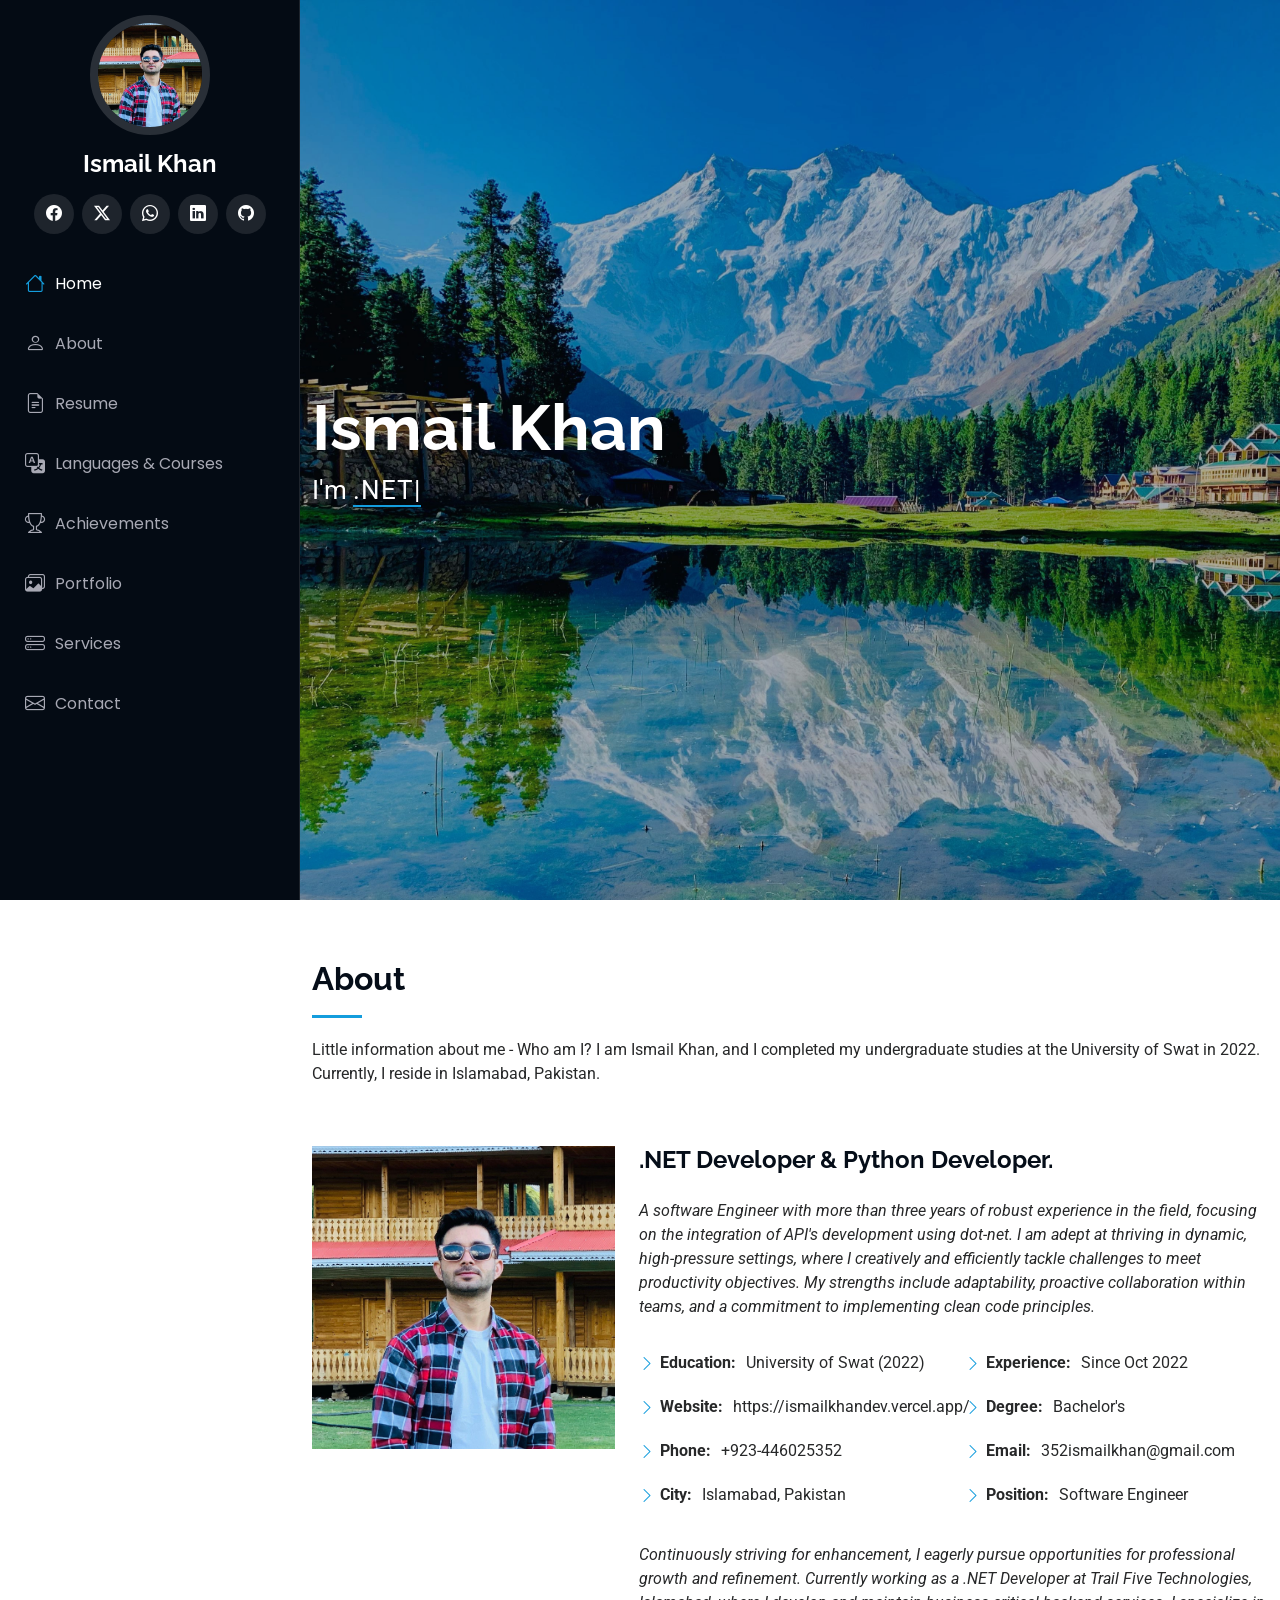
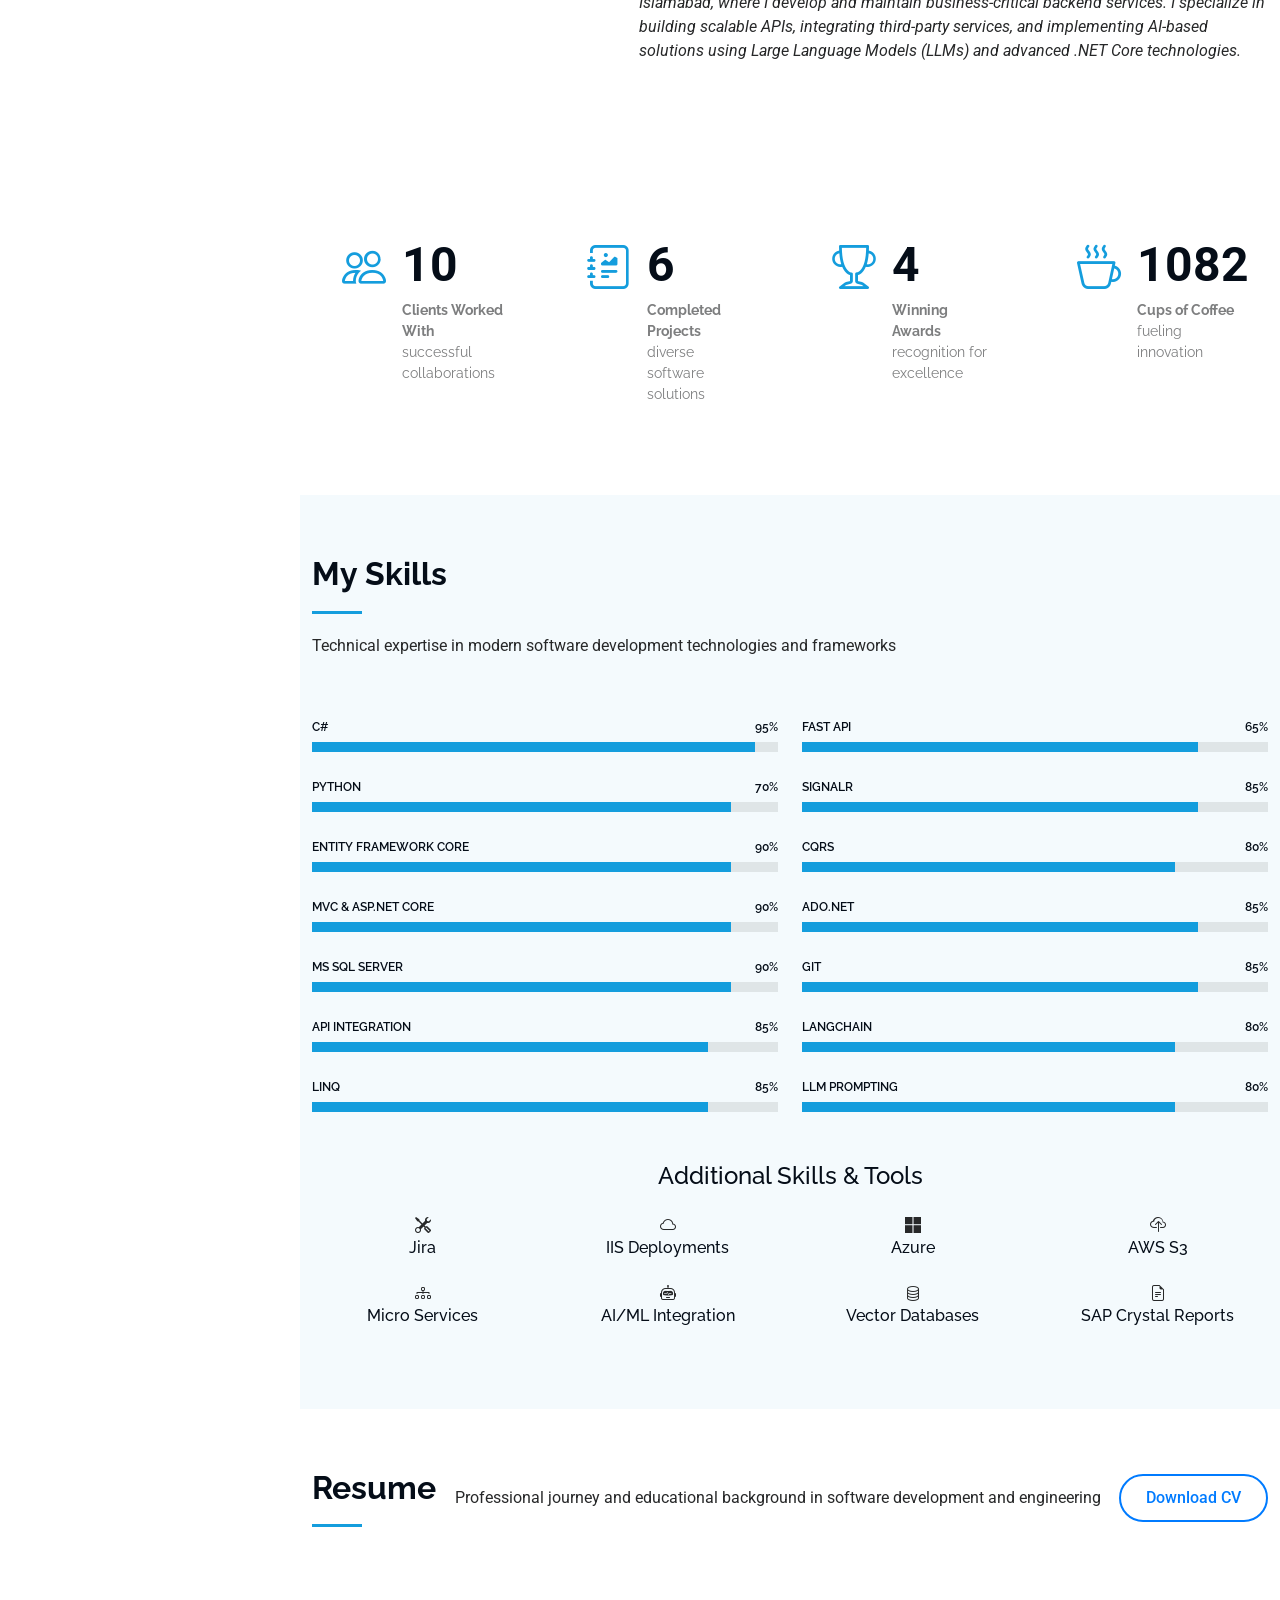
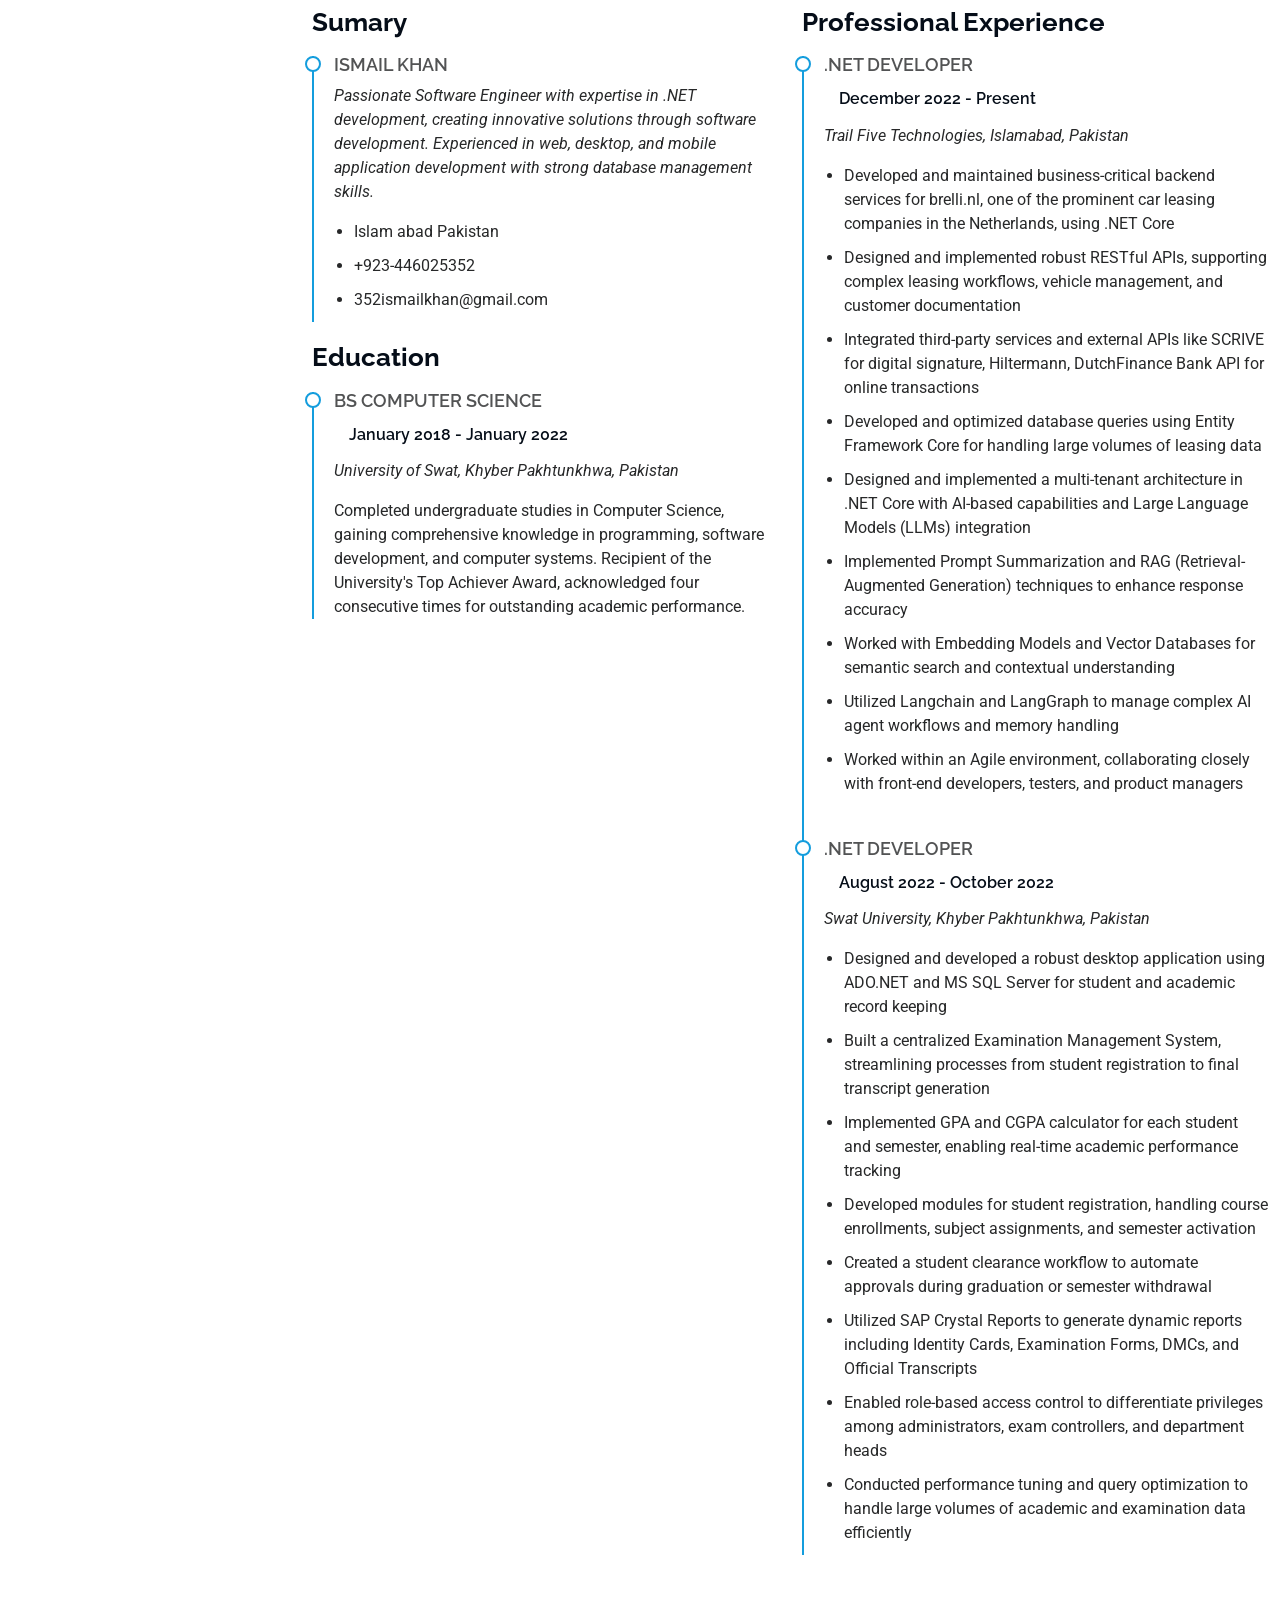
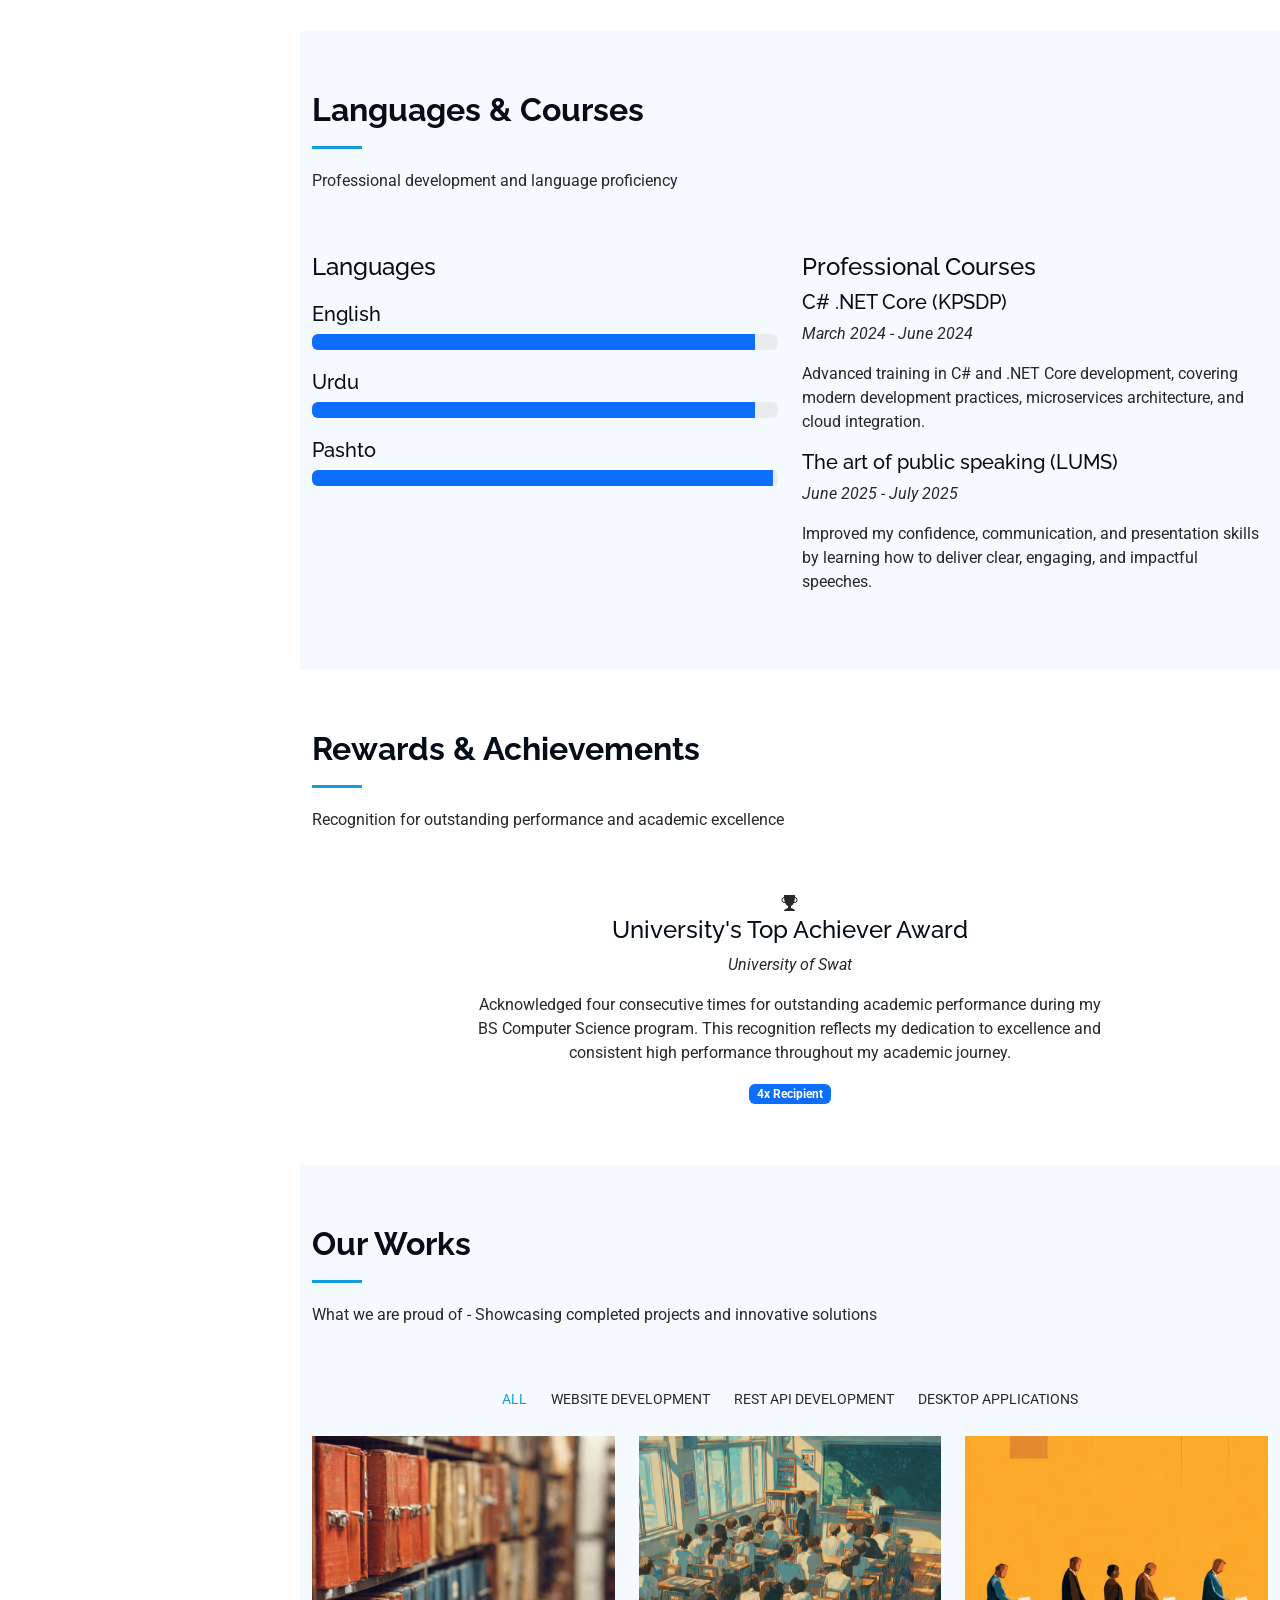
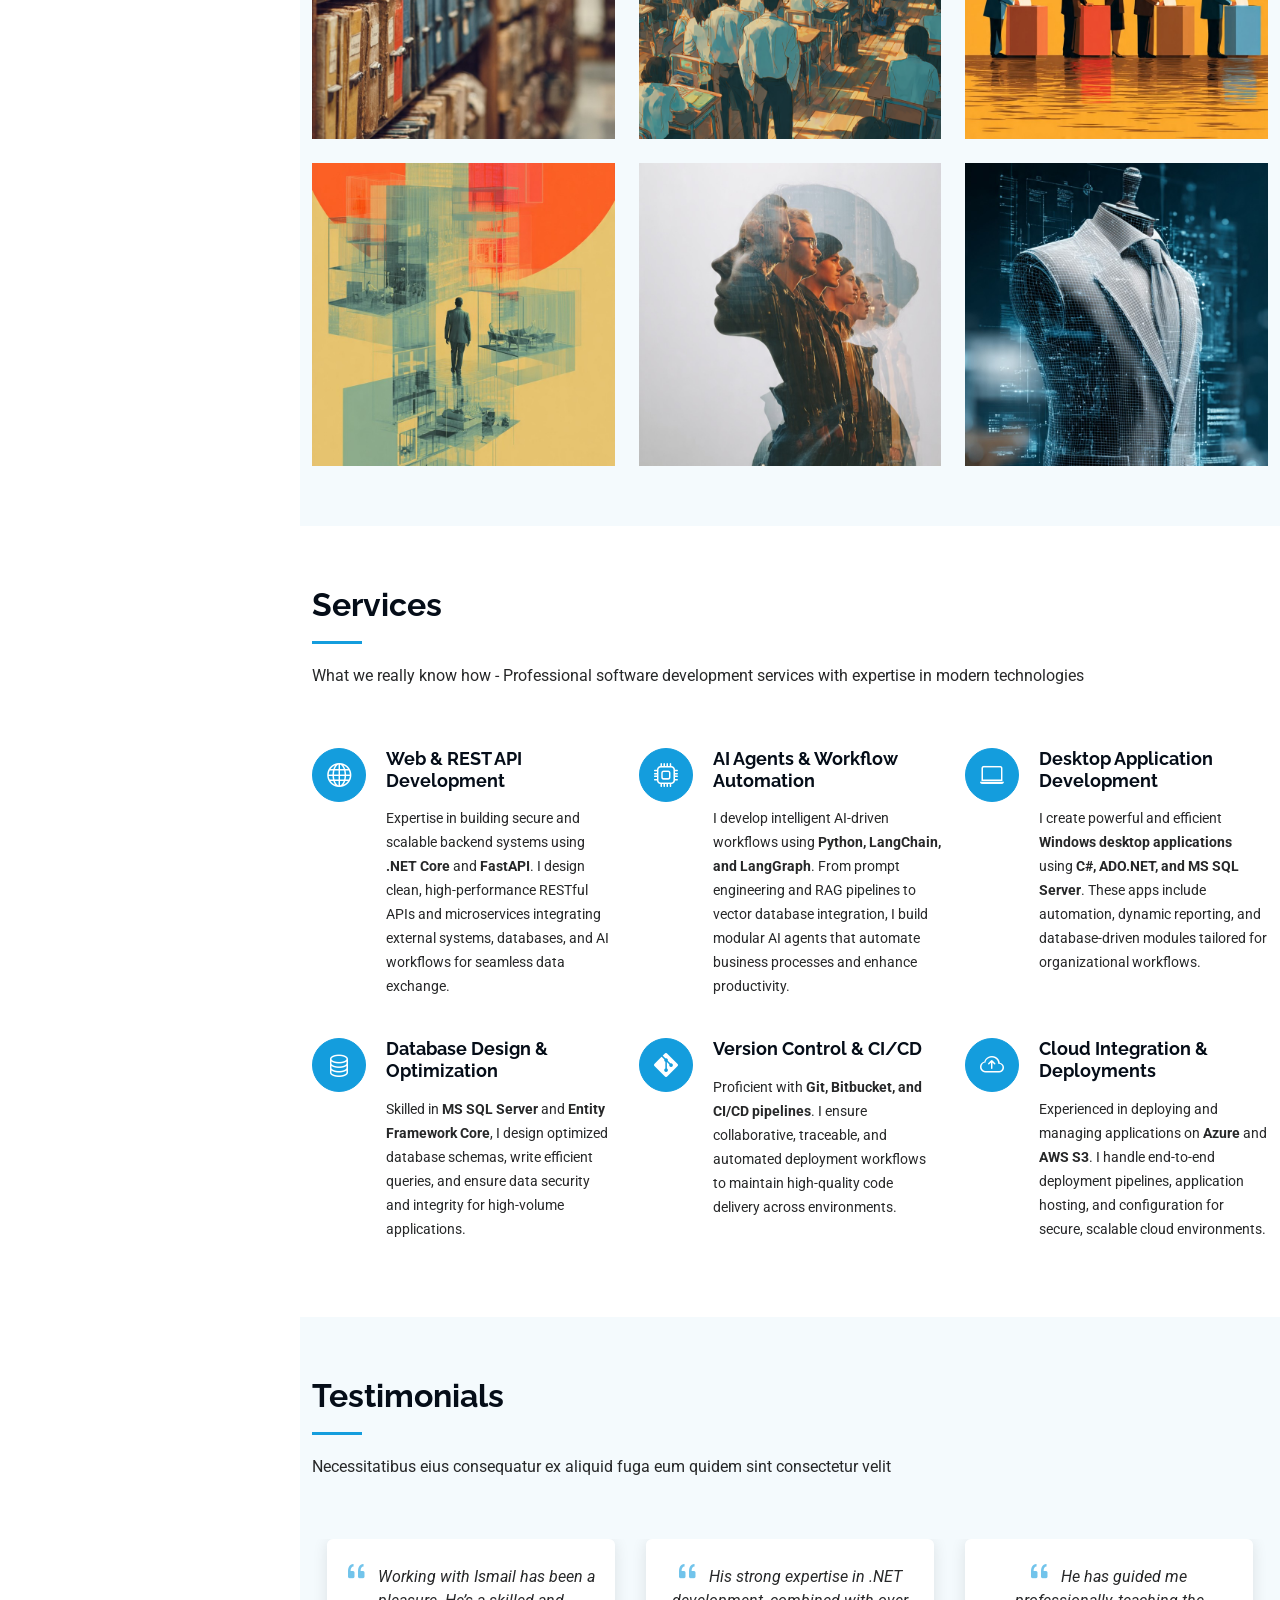
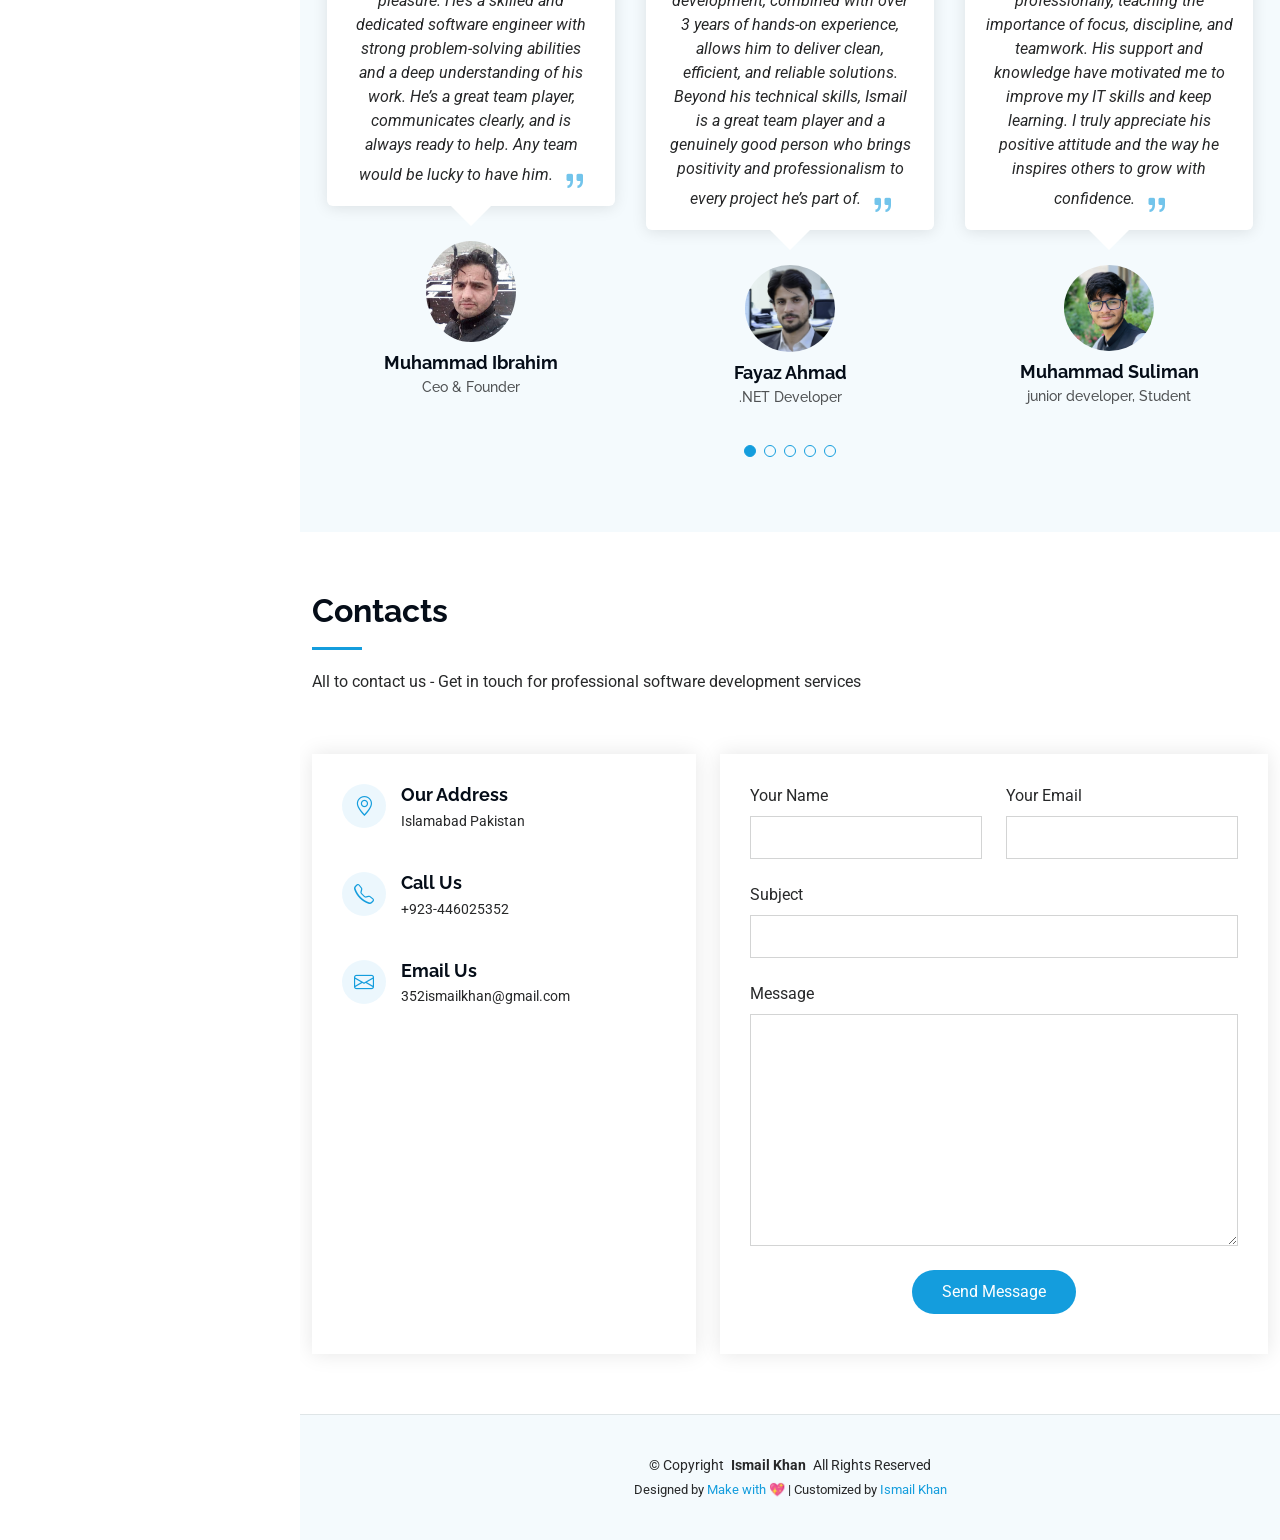
==== commit 7de3e70d: "add-email-sender-api" ====
--- a/index.html
+++ b/index.html
@@ -104,7 +104,7 @@
             <img src="assets/img/my-profile-img.jpg" class="img-fluid" alt="">
           </div>
           <div class="col-lg-8 content">
-            <h2>.NET Developer &amp; Software Engineer.</h2>
+            <h2>.NET Developer &amp; Python Developer.</h2>
             <p class="fst-italic py-3">
               A software Engineer with more than three years of robust experience in the field, focusing on the integration of API's development using dot-net. I am adept at thriving in dynamic, high-pressure settings, where I creatively and efficiently tackle challenges to meet productivity objectives. My strengths include adaptability, proactive collaboration within teams, and a commitment to implementing clean code principles.
             </p>
@@ -112,7 +112,7 @@
               <div class="col-lg-6">
                 <ul>
                   <li><i class="bi bi-chevron-right"></i> <strong>Education:</strong> <span>University of Swat (2022)</span></li>
-                  <li><i class="bi bi-chevron-right"></i> <strong>Website:</strong> <span>https://352ismail.github.io/</span></li>
+                  <li><i class="bi bi-chevron-right"></i> <strong>Website:</strong> <span>https://ismailkhandev.vercel.app/</span></li>
                   <li><i class="bi bi-chevron-right"></i> <strong>Phone:</strong> <span>+923-446025352</span></li>
                   <li><i class="bi bi-chevron-right"></i> <strong>City:</strong> <span>Islamabad, Pakistan</span></li>
                 </ul>
@@ -966,7 +966,7 @@
         <!-- You can delete the links only if you've purchased the pro version. -->
         <!-- Licensing information: https://bootstrapmade.com/license/ -->
         <!-- Purchase the pro version with working PHP/AJAX contact form: [buy-url] -->
-        Designed by <a href="https://352ismail.github.io/">Make with 💖</a> | Customized by <a href="https://352ismail.github.io/">Ismail Khan</a>
+        Designed by <a href="https://ismailkhandev.vercel.app/">Make with 💖</a> | Customized by <a href="https://ismailkhandev.vercel.app/">Ismail Khan</a>
       </div>
     </div>
 
@@ -980,7 +980,7 @@
 
   <!-- Vendor JS Files -->
   <script src="assets/vendor/bootstrap/js/bootstrap.bundle.min.js"></script>
-  <script src="assets/vendor/php-email-form/validate.js"></script>
+  <!-- <script src="assets/vendor/php-email-form/validate.js"></script> -->
   <script src="assets/vendor/aos/aos.js"></script>
   <script src="assets/vendor/typed.js/typed.umd.js"></script>
   <script src="assets/vendor/purecounter/purecounter_vanilla.js"></script>
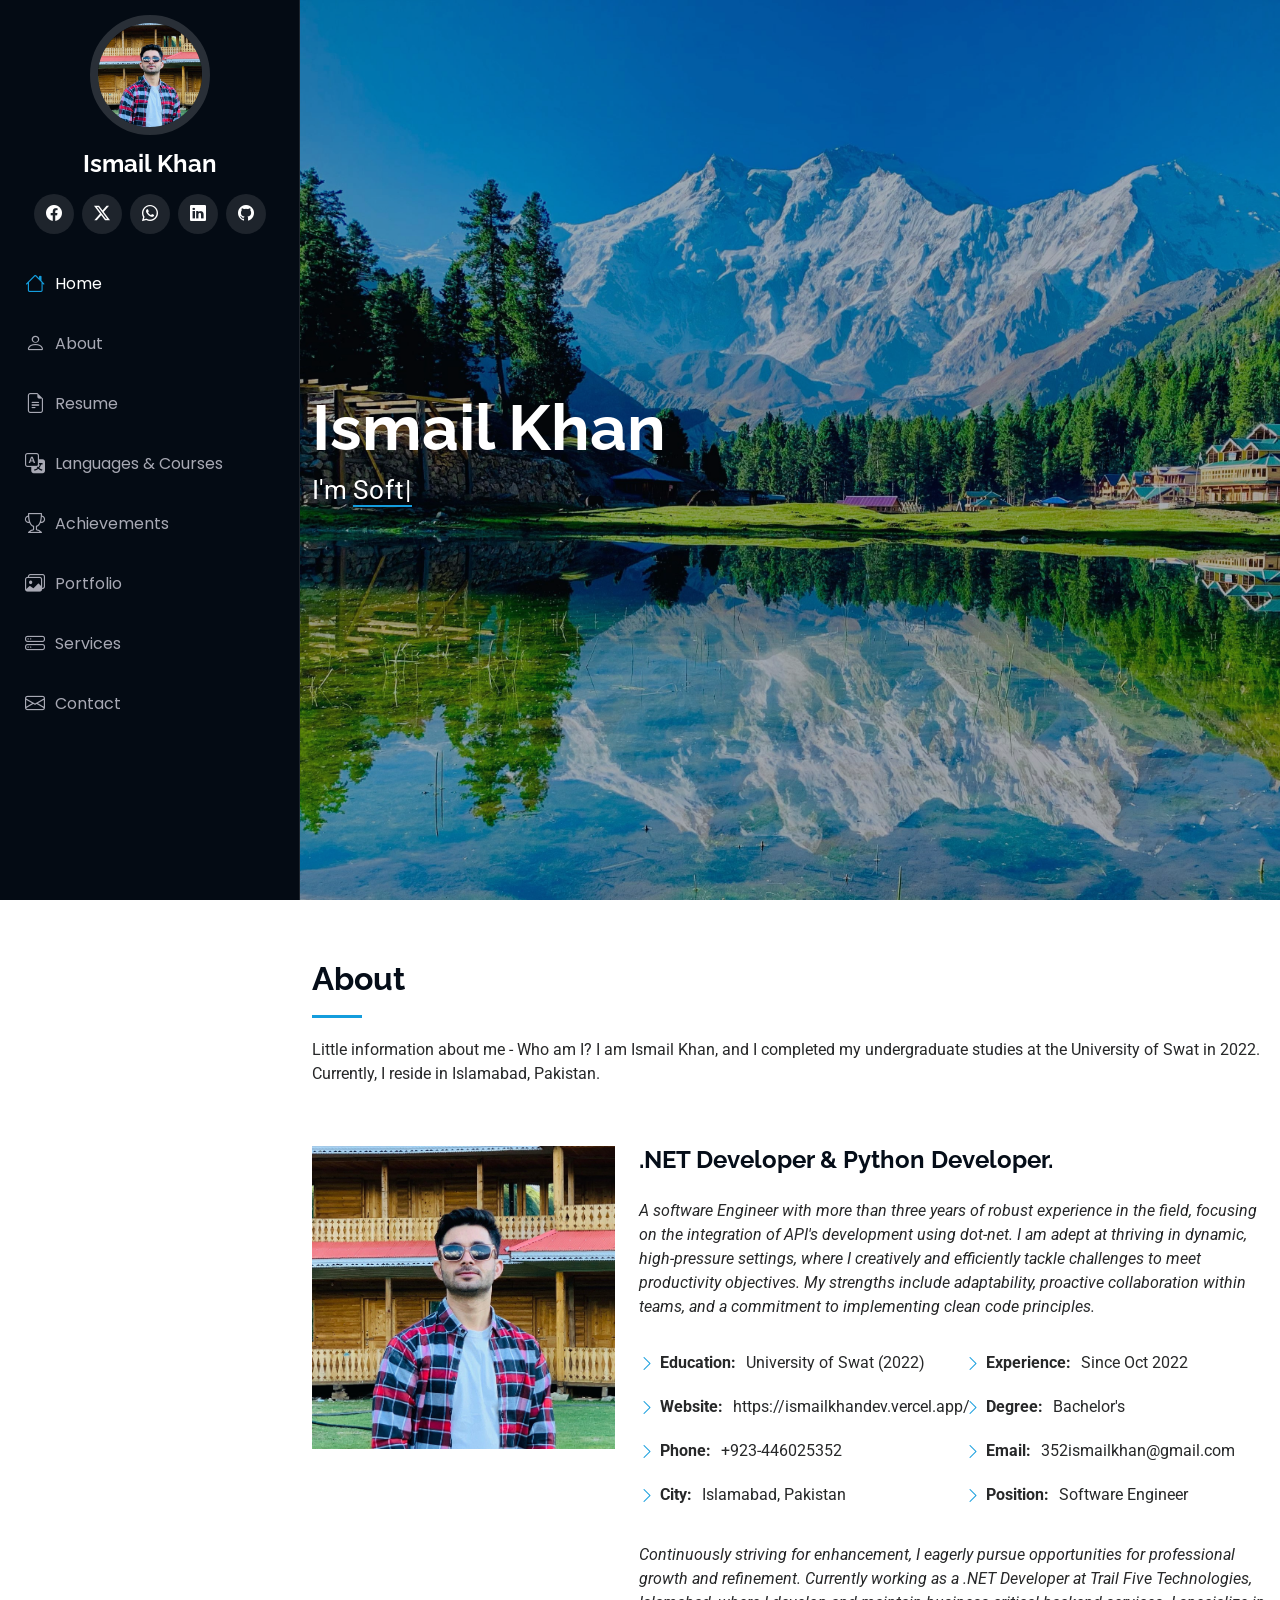
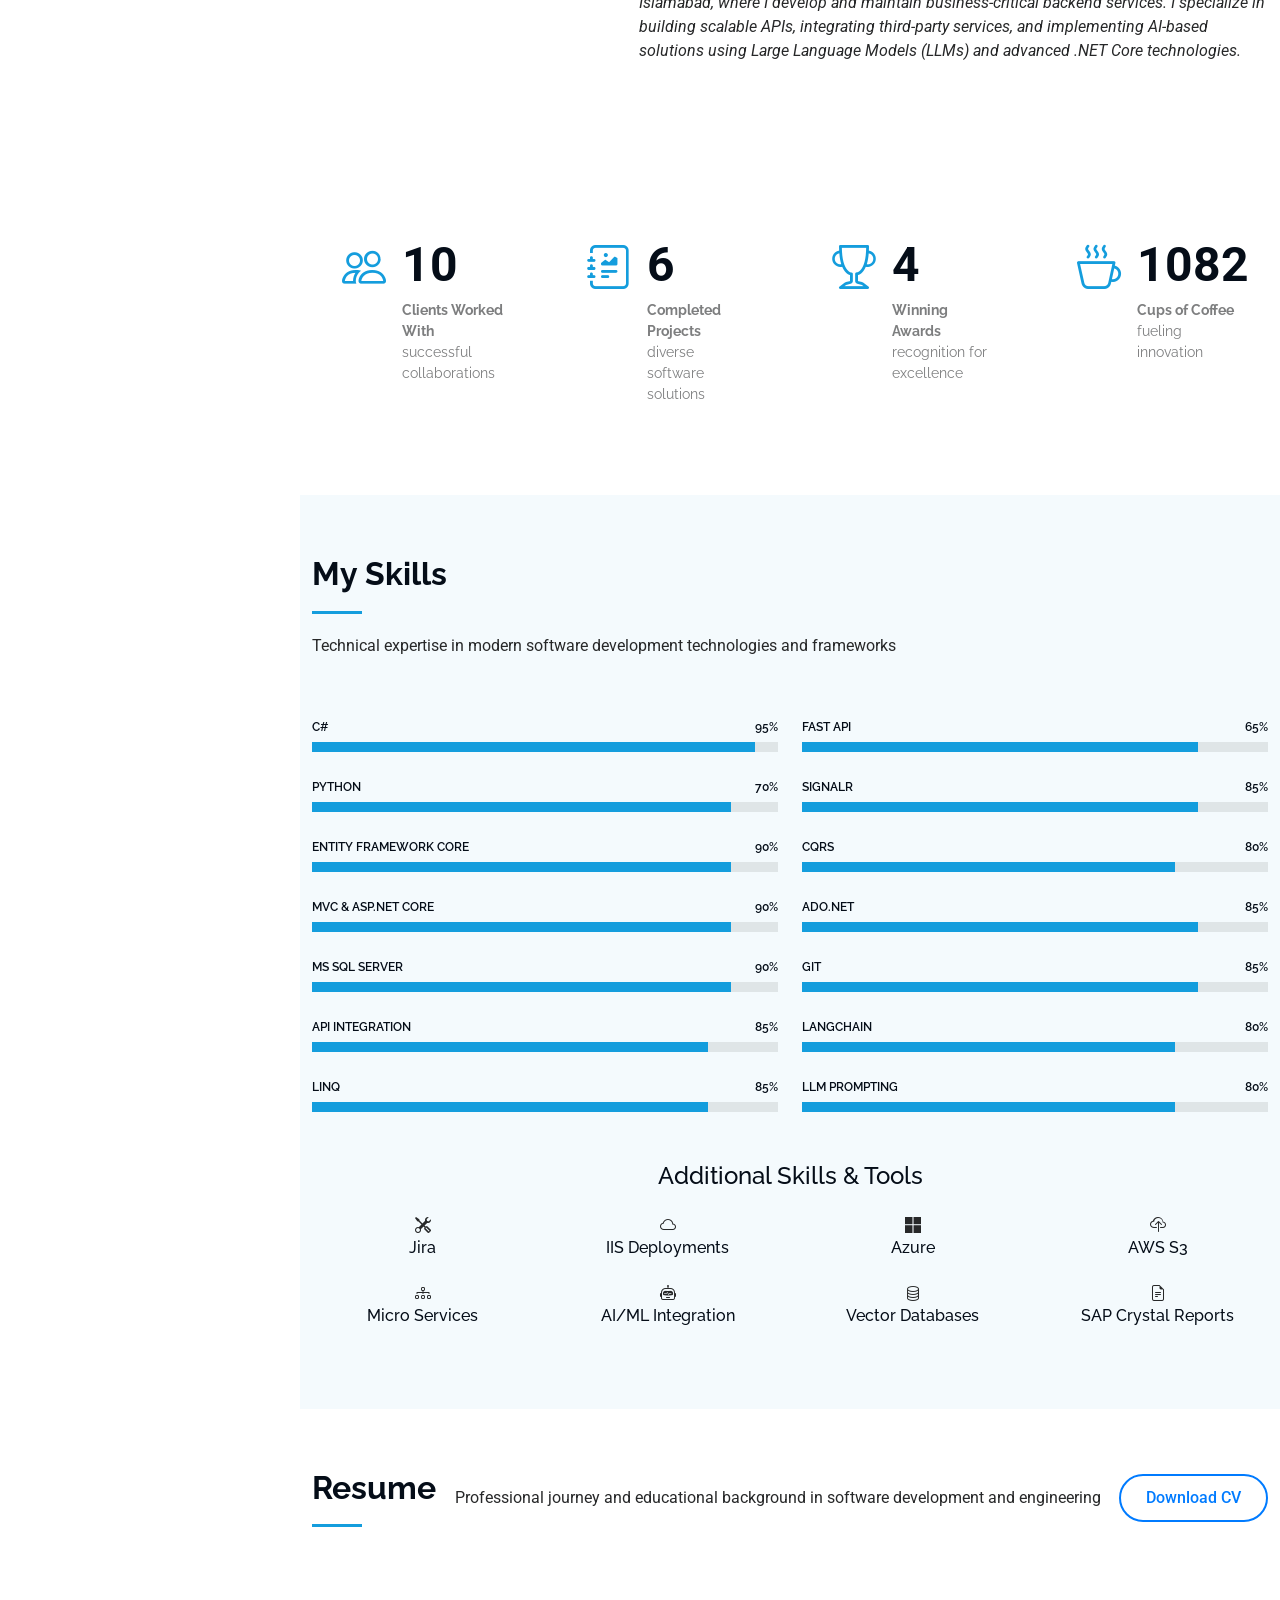
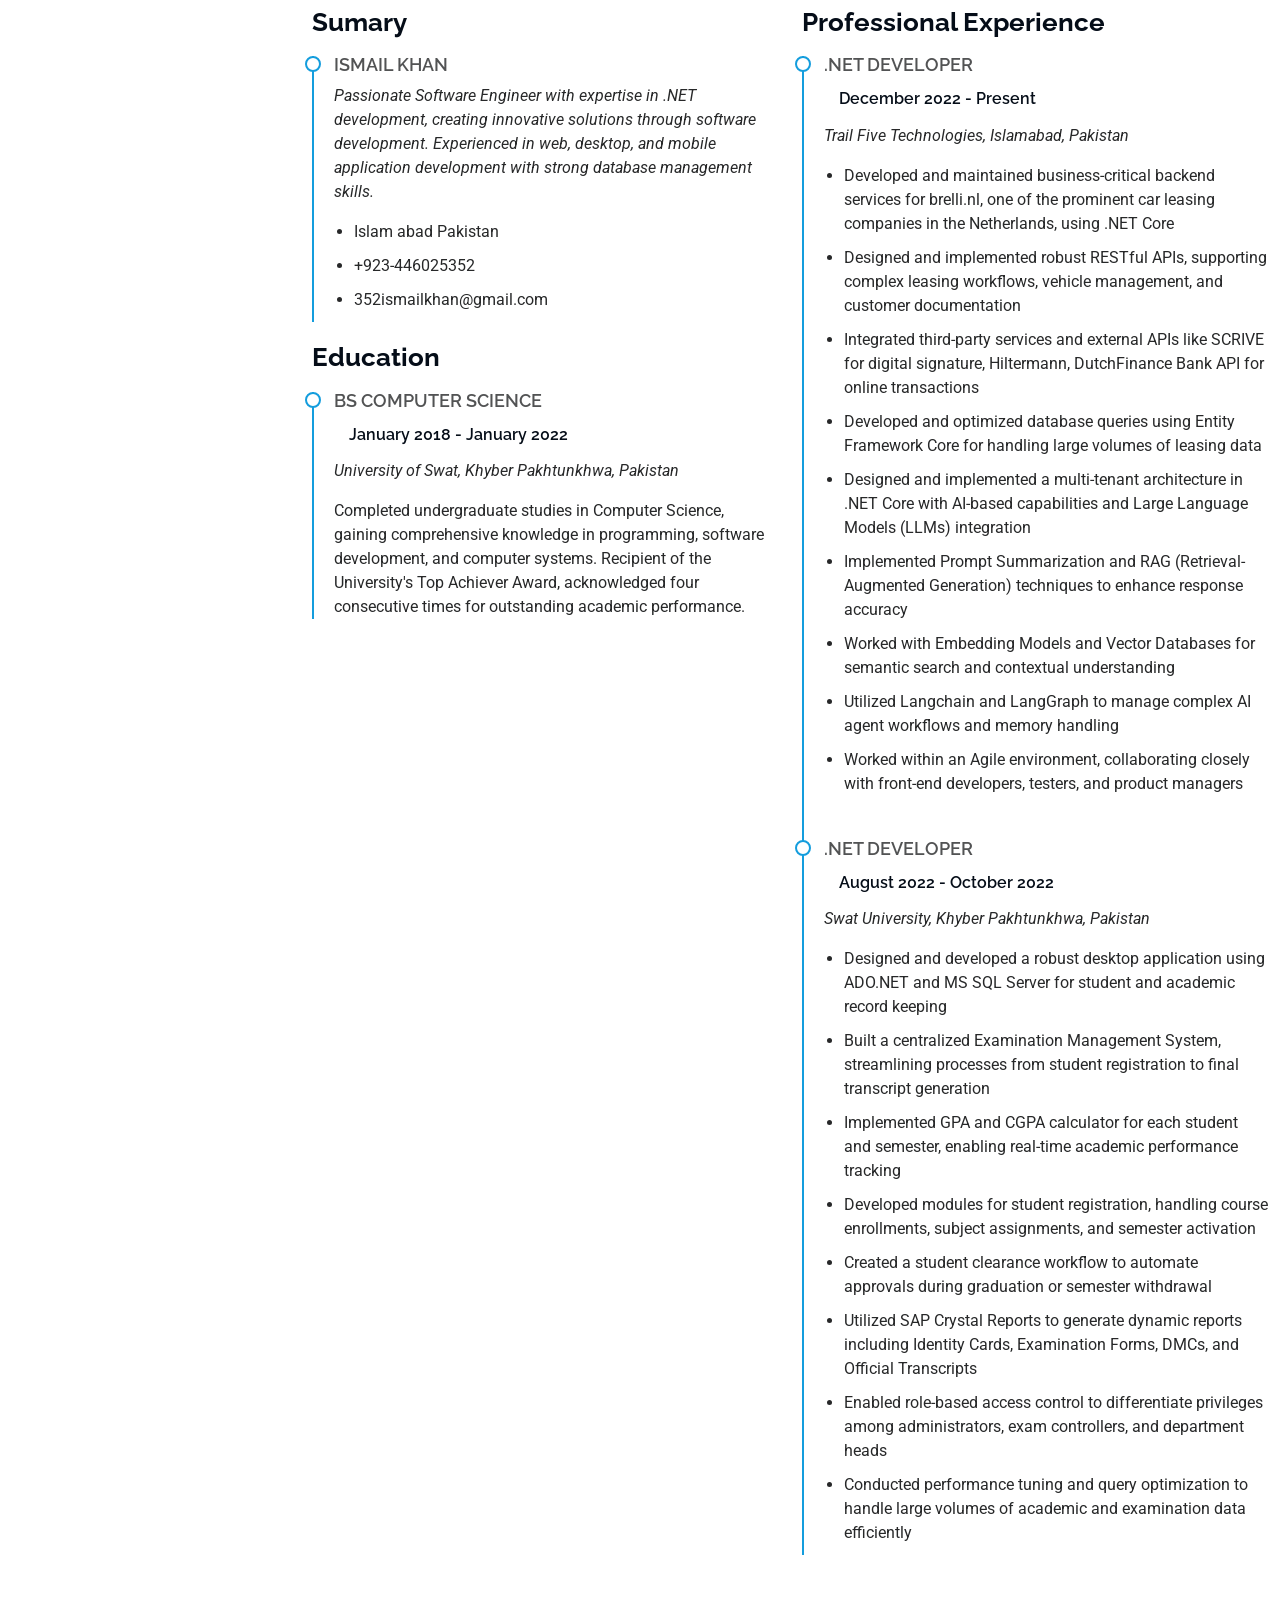
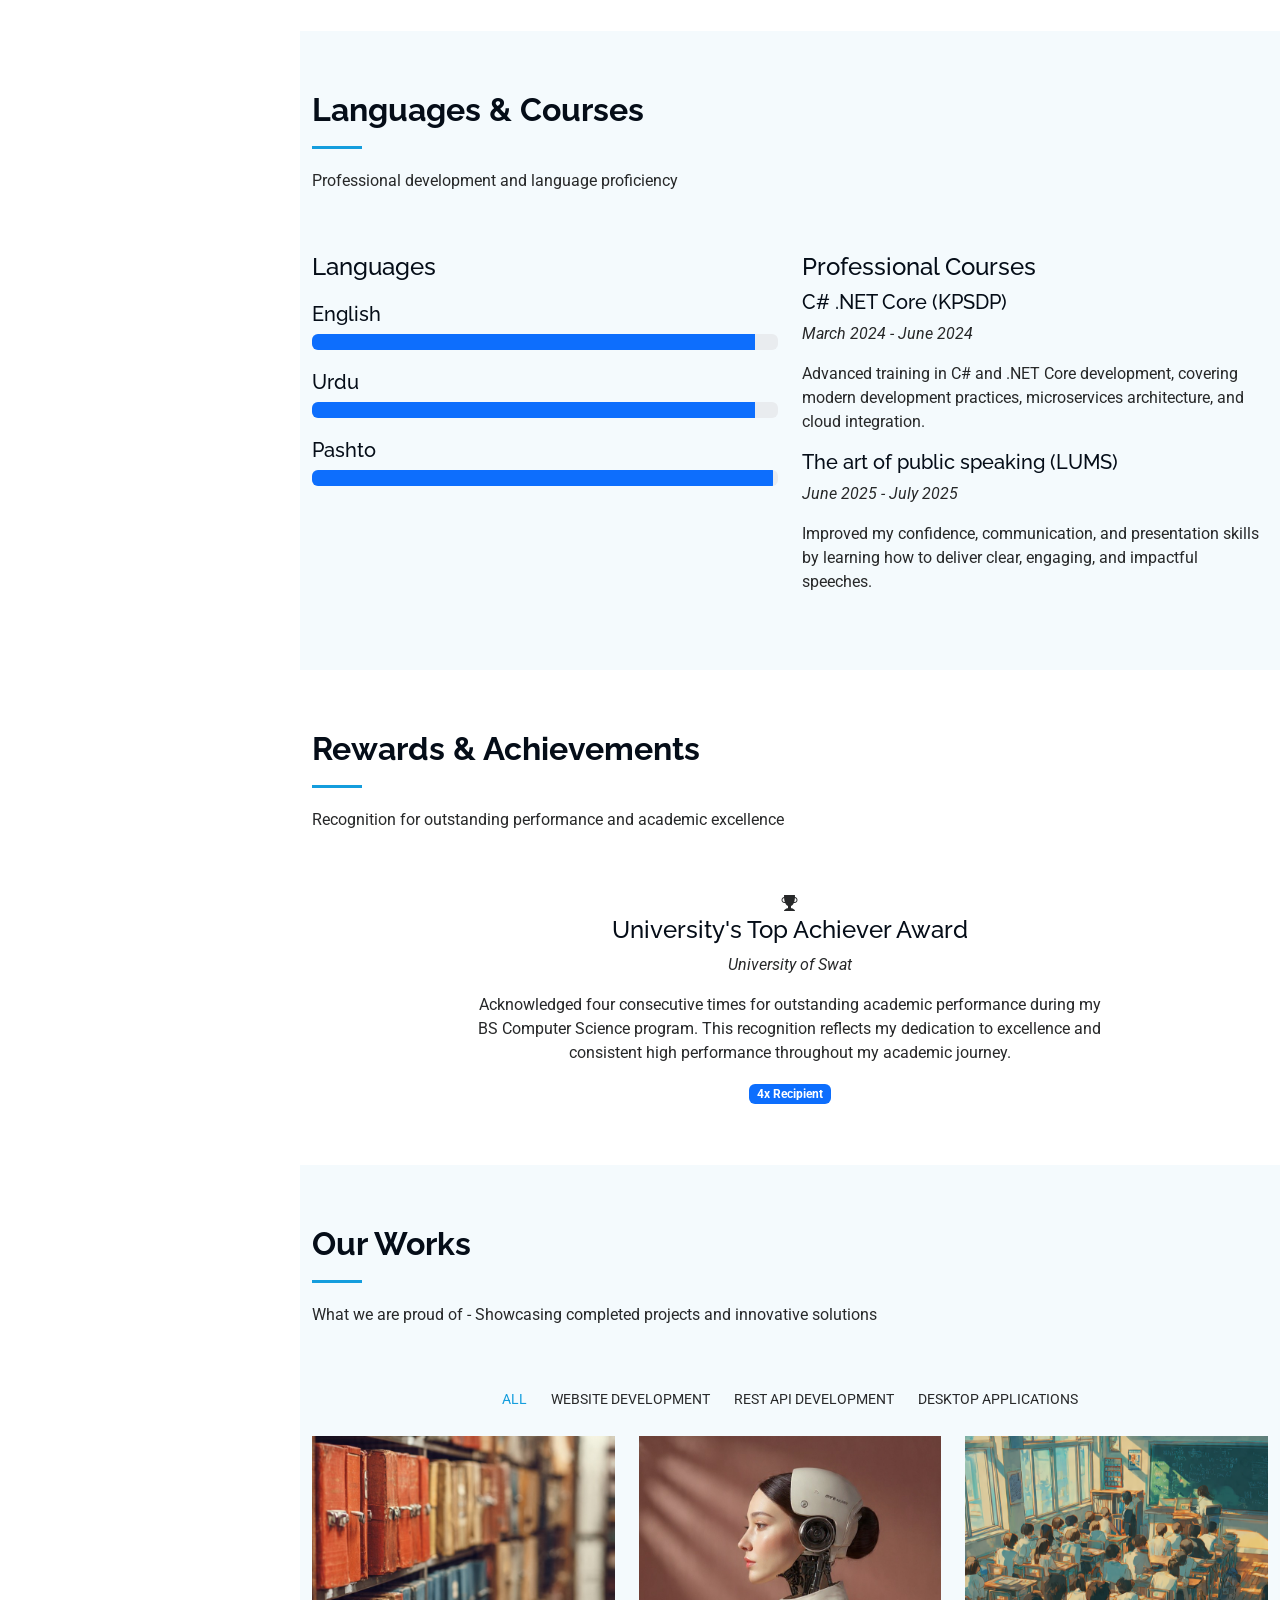
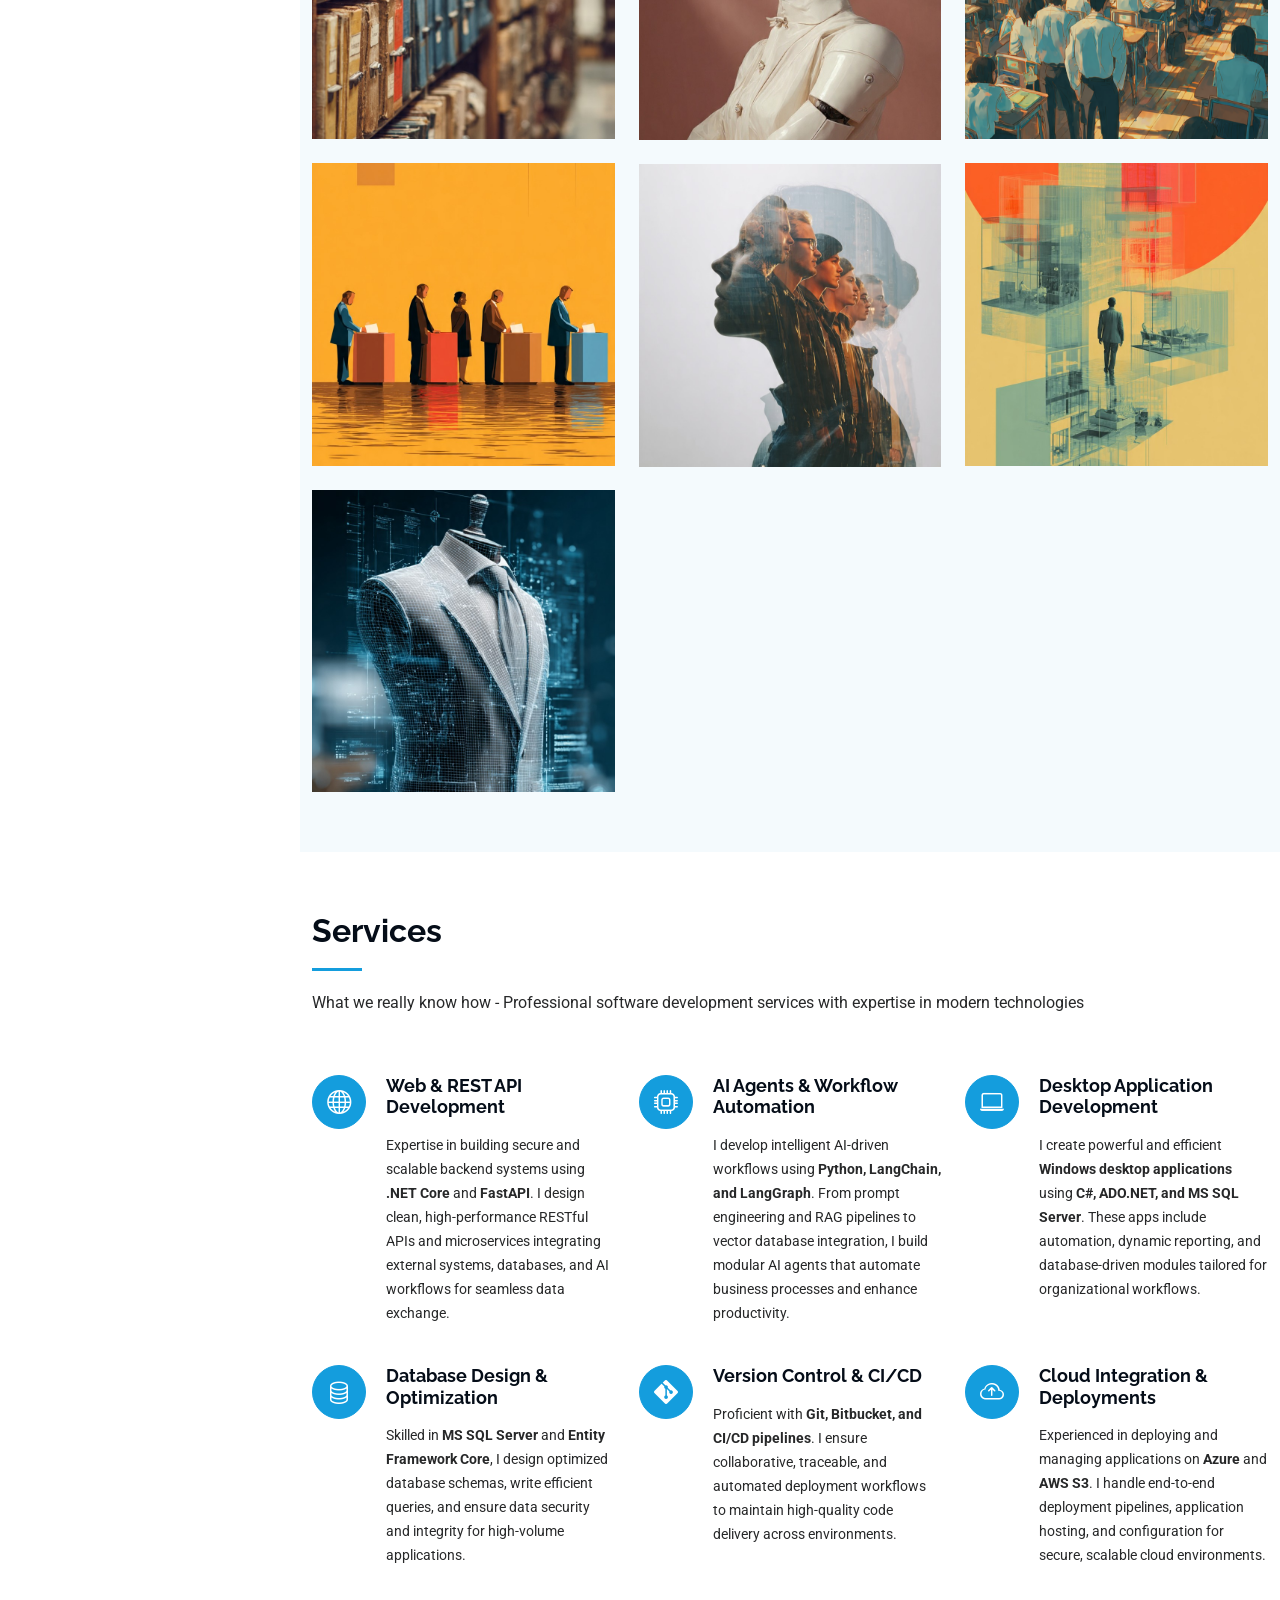
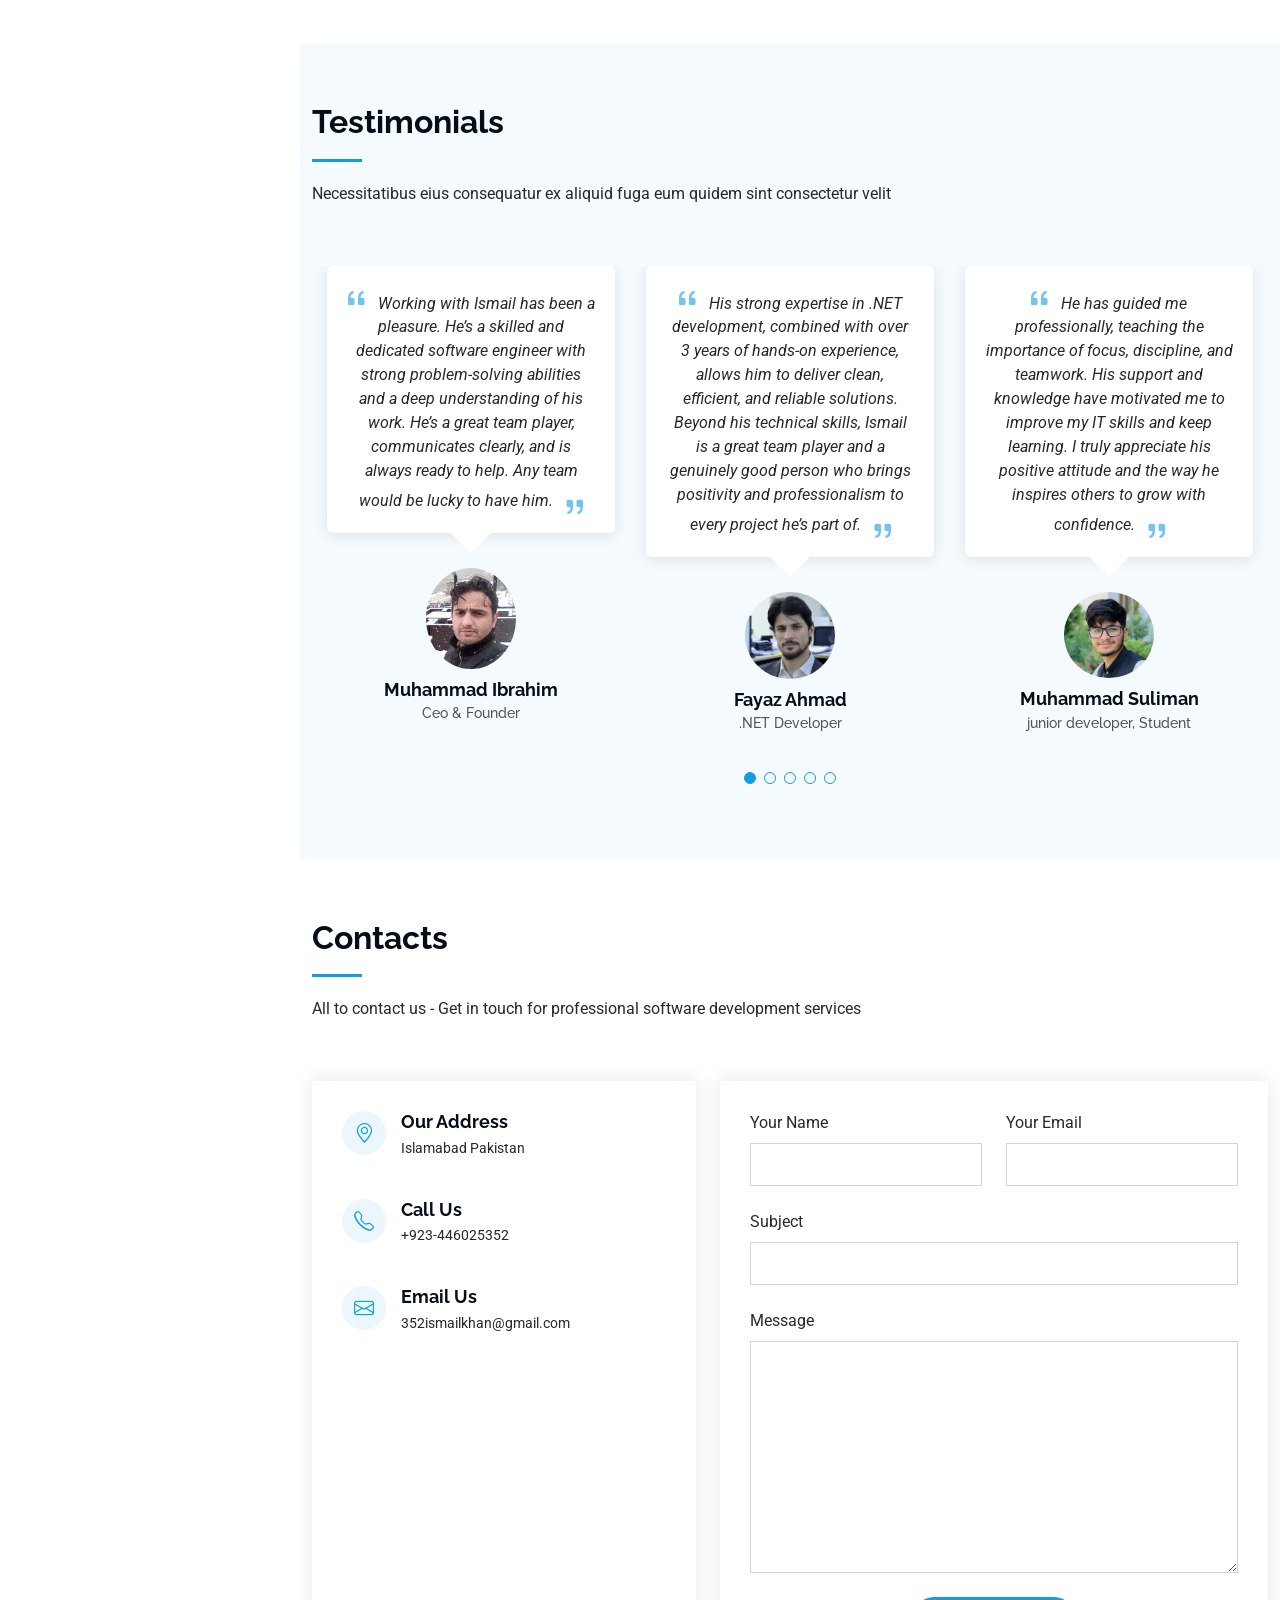
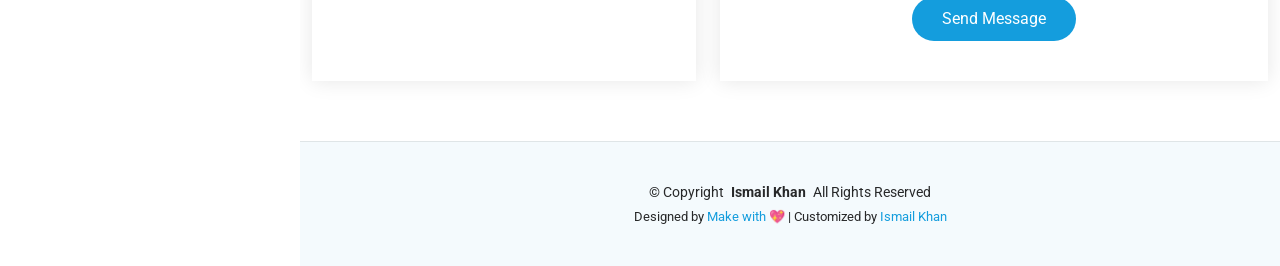
==== commit a07c1056: "Add-elysiaAI" ====
--- a/index.html
+++ b/index.html
@@ -592,7 +592,18 @@
               </div>
             </div><!-- End Portfolio Item -->
 
-            
+            <div class="col-lg-4 col-md-6 portfolio-item isotope-item filter-desktop">
+              <div class="portfolio-content h-100">
+                <img src="assets/img/portfolio/elysiaAI.jpg" class="img-fluid" alt="">
+                <div class="portfolio-info">
+                  <h4>Elysia AI</h4>
+                  <p>your AI therapist, developed in Python</p>
+                  <a href="assets/img/portfolio/elysiaAI.jpg" title="ElysiaAI" data-gallery="portfolio-gallery-desktop" class="glightbox preview-link"><i class="bi bi-zoom-in"></i></a>
+                  <a href="https://github.com/352ismail/ElysiaAI" title="More Details" class="details-link"><i class="bi bi-link-45deg"></i></a>
+                </div>
+              </div>
+            </div><!-- End Portfolio Item -->
+      
             <div class="col-lg-4 col-md-6 portfolio-item isotope-item filter-desktop">
               <div class="portfolio-content h-100">
                 <img src="assets/img/portfolio/app-1.jpg" class="img-fluid" alt="">
